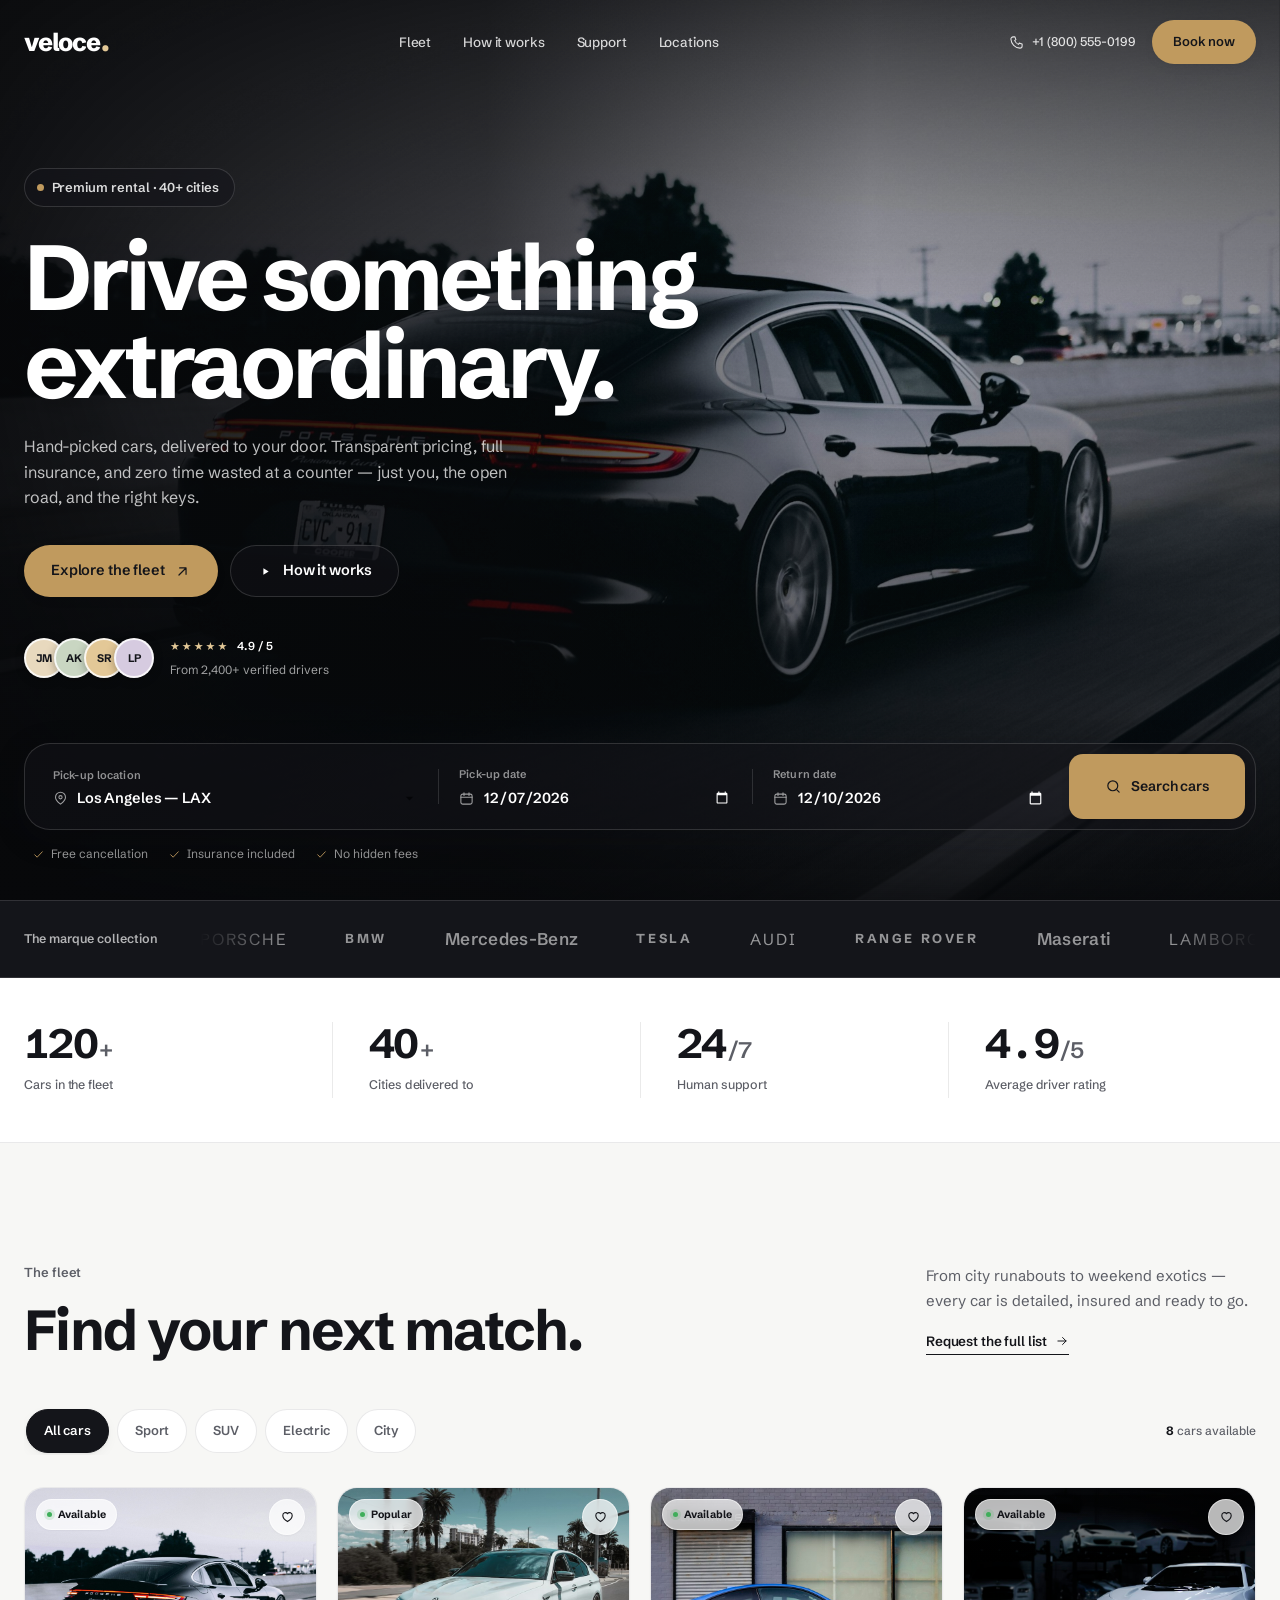
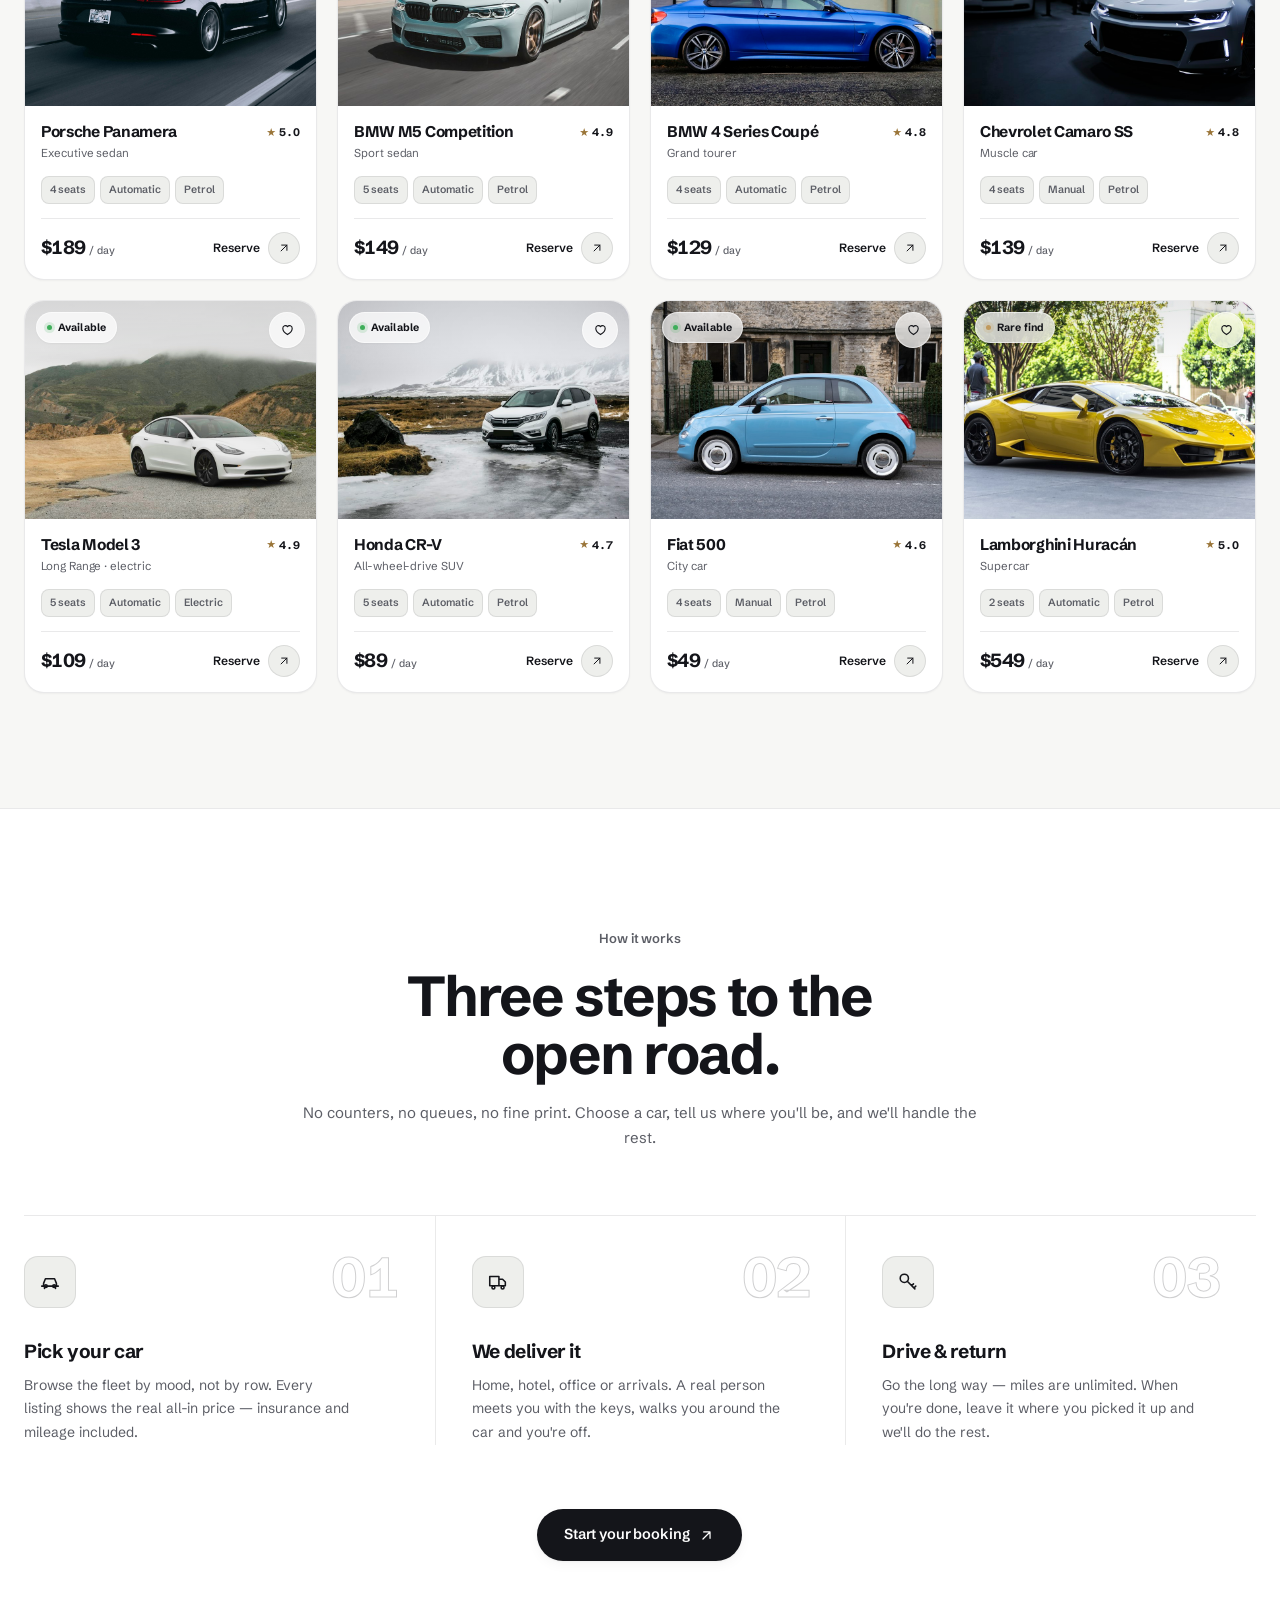
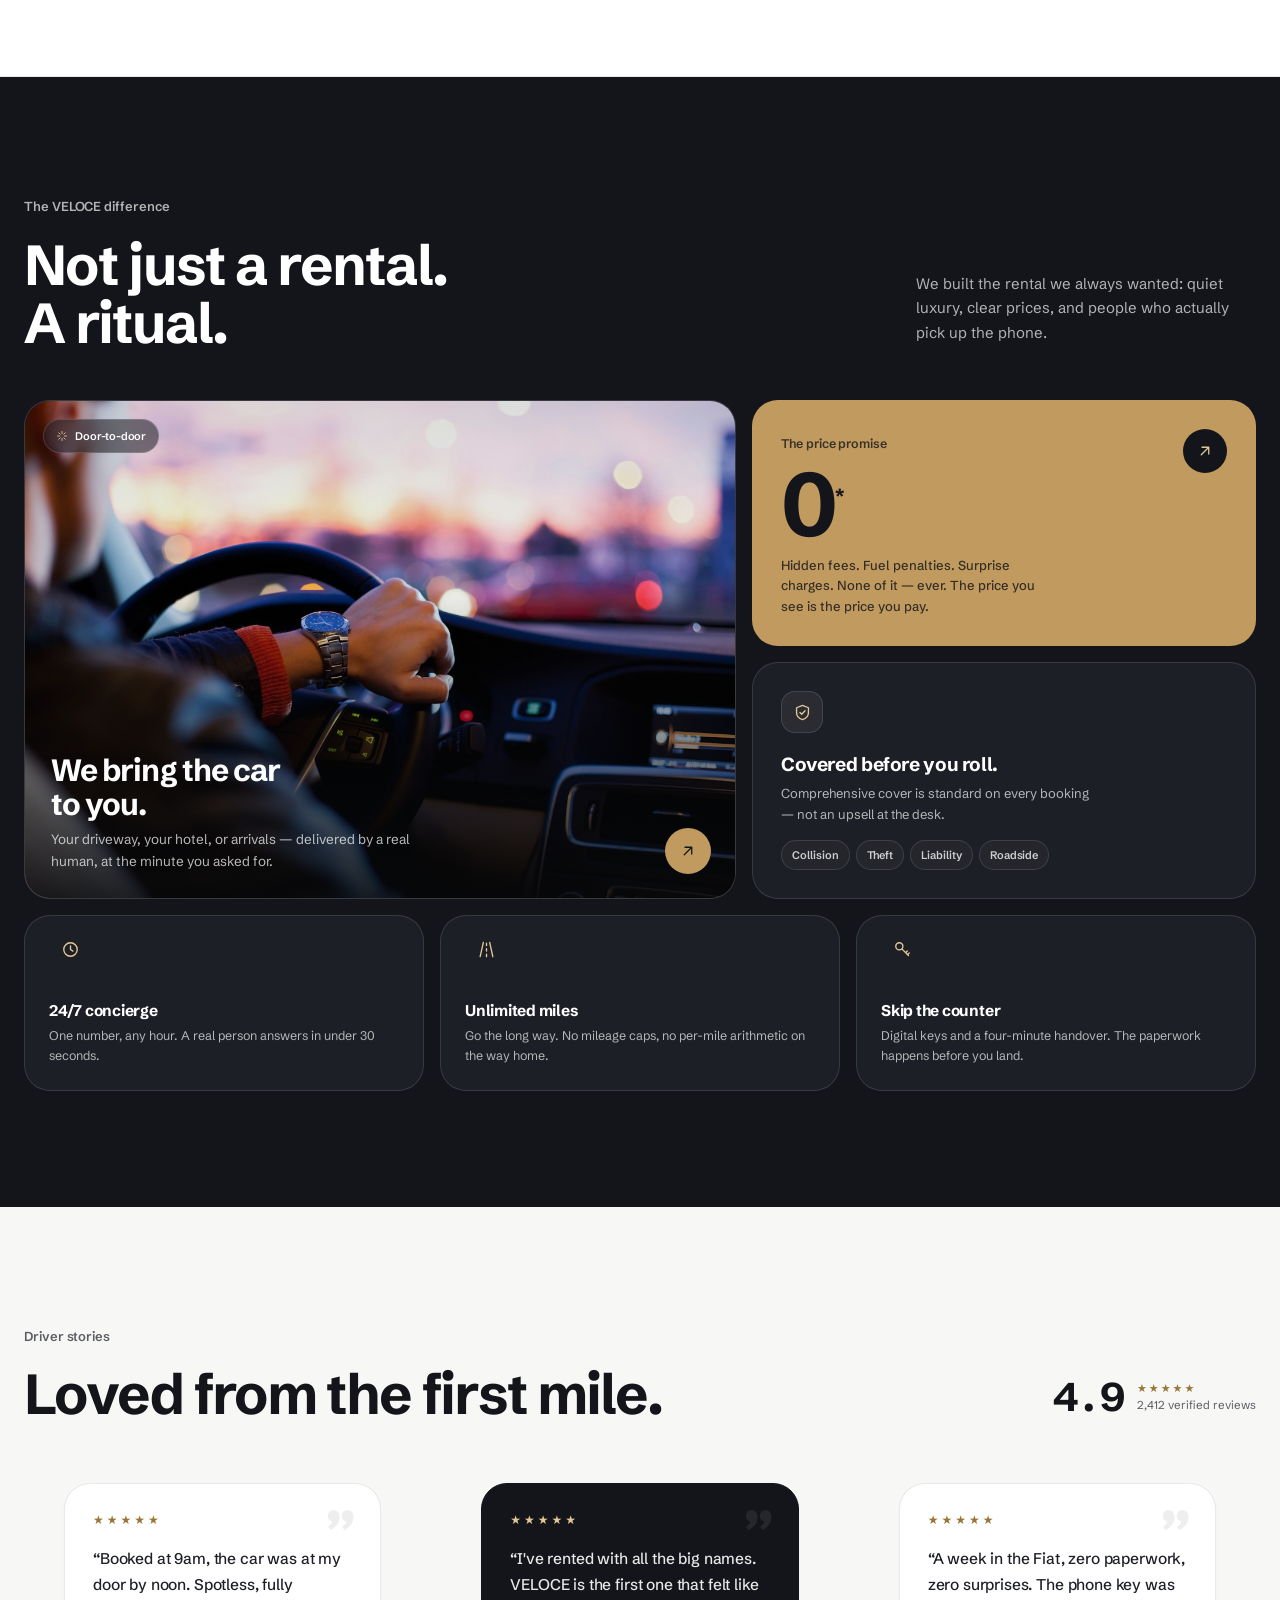
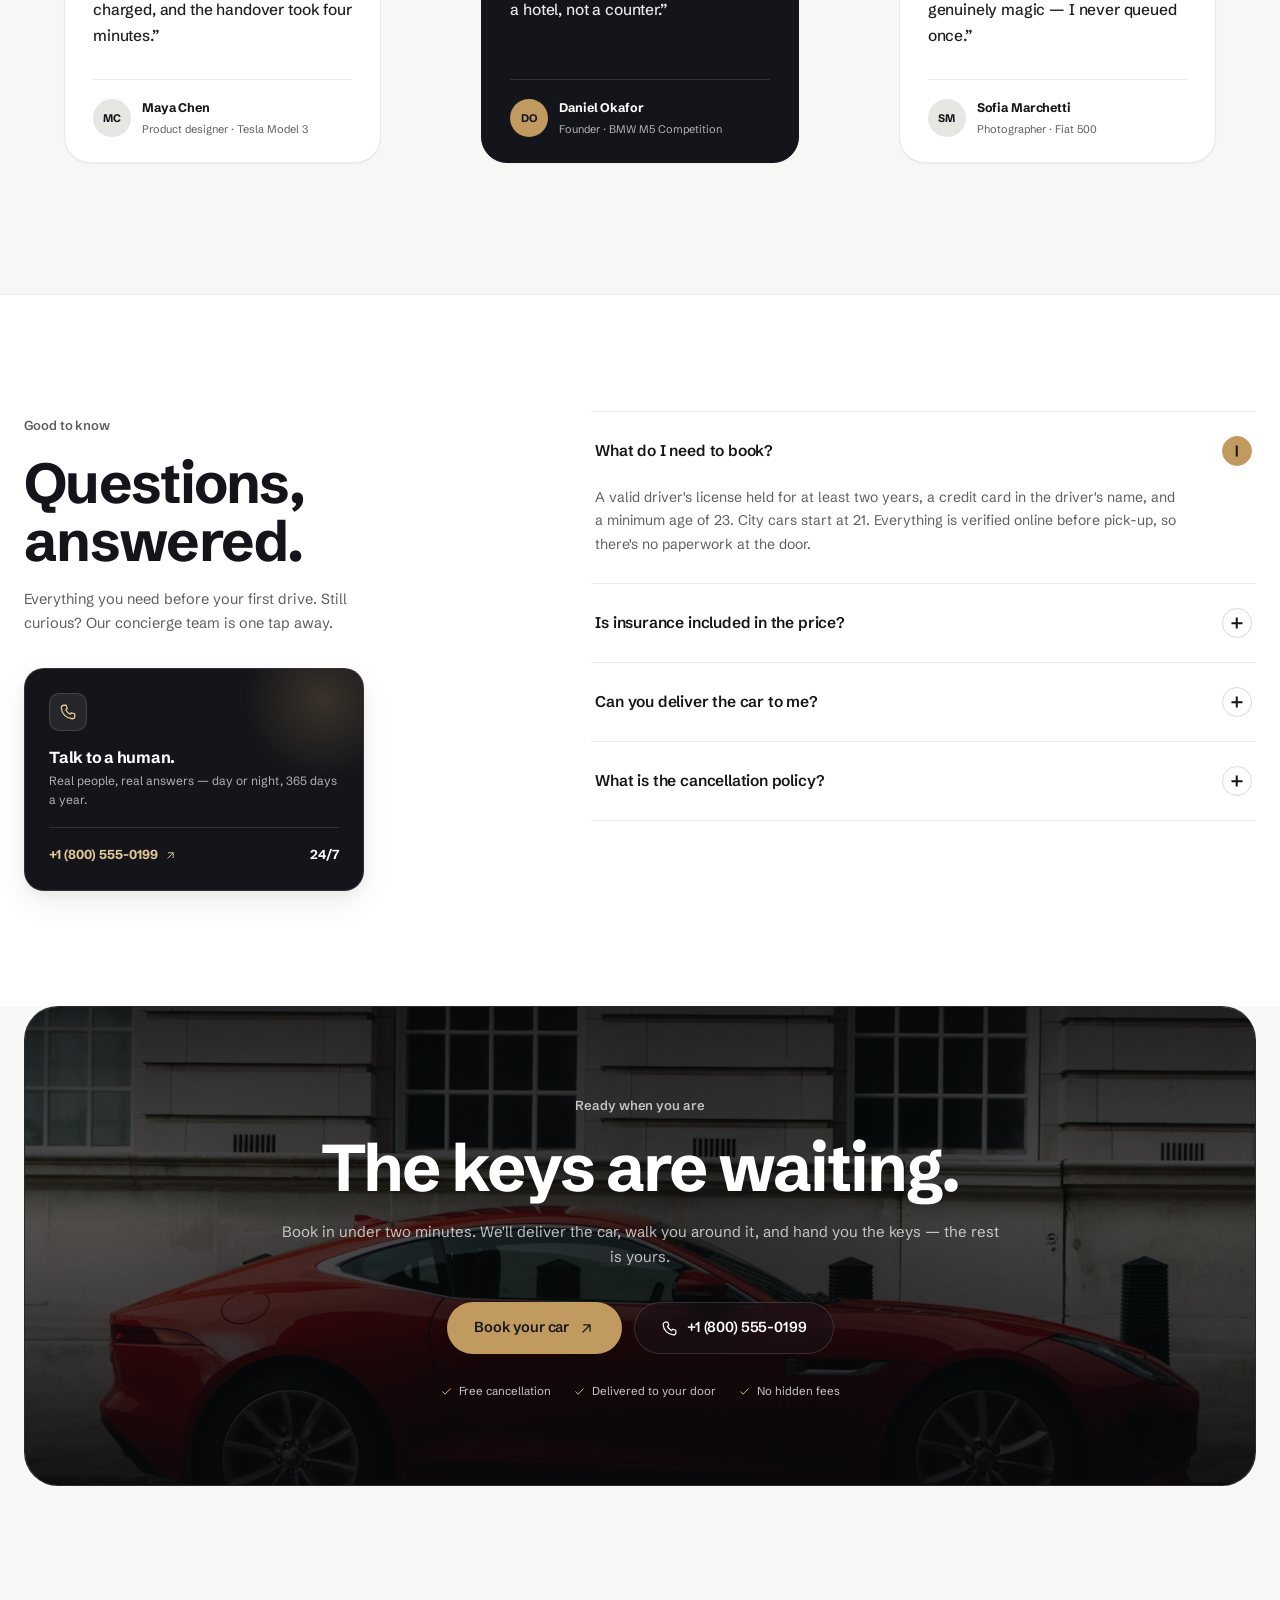
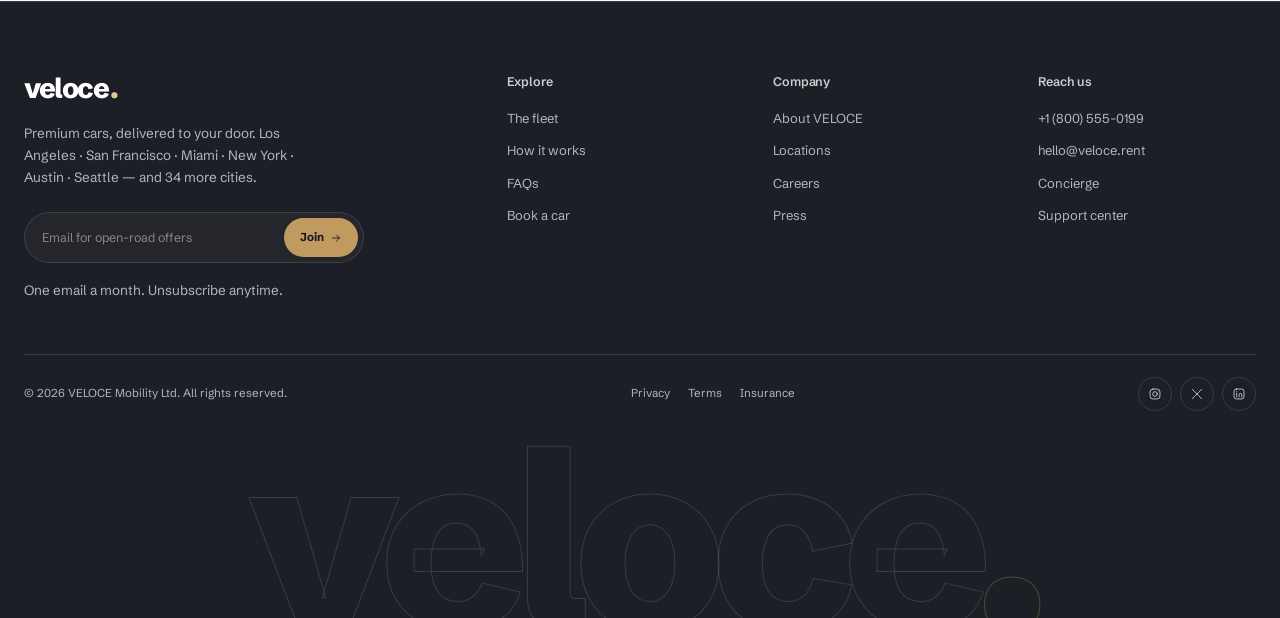
==== index.html @ 41719435 "Initial project commit" ====
<!DOCTYPE html>
<html lang="en">
<head>
<meta charset="UTF-8">
<meta name="viewport" content="width=device-width, initial-scale=1.0">
<title>VELOCE — Premium Car Rental, Delivered</title>
<meta name="description" content="Hand-picked cars delivered to your door. Transparent pricing, full insurance and 24/7 concierge across 40+ cities.">
<meta name="theme-color" content="#14151A">
<meta property="og:title" content="VELOCE — Premium Car Rental, Delivered">
<meta property="og:description" content="Drive something extraordinary. Premium cars, delivered to your door.">
<meta property="og:type" content="website">
<link rel="icon" href="data:image/svg+xml,%3Csvg xmlns='http://www.w3.org/2000/svg' viewBox='0 0 64 64'%3E%3Crect width='64' height='64' rx='16' fill='%2314151A'/%3E%3Cpath d='M17 20h9l6 18 6-18h9L36 48h-8L17 20Z' fill='%23C09A5E'/%3E%3C/svg%3E">
<link rel="preconnect" href="https://fonts.googleapis.com">
<link rel="preconnect" href="https://fonts.gstatic.com" crossorigin>
<link href="https://fonts.googleapis.com/css2?family=Schibsted+Grotesk:wght@400;500;600;700;800&display=swap" rel="stylesheet">
<link rel="stylesheet" href="styles.css">
<script>document.documentElement.classList.add('js');</script>
<script src="app.js" defer></script>
</head>
<body>

<a class="skip-link" href="#fleet">Skip to the fleet</a>

<!-- Icon sprite -->
<svg aria-hidden="true" style="position:absolute;width:0;height:0;overflow:hidden" xmlns="http://www.w3.org/2000/svg">
  <symbol id="i-arrow" viewBox="0 0 24 24"><path d="M5 12h14M13 6l6 6-6 6"/></symbol>
  <symbol id="i-arrow-up" viewBox="0 0 24 24"><path d="M7 17 17 7M8 7h9v9"/></symbol>
  <symbol id="i-search" viewBox="0 0 24 24"><circle cx="11" cy="11" r="7"/><path d="m20 20-3.2-3.2"/></symbol>
  <symbol id="i-pin" viewBox="0 0 24 24"><path d="M20 10c0 5-8 11-8 11S4 15 4 10a8 8 0 1 1 16 0Z"/><circle cx="12" cy="10" r="2.6"/></symbol>
  <symbol id="i-calendar" viewBox="0 0 24 24"><rect x="3" y="5" width="18" height="16" rx="3"/><path d="M8 3v4M16 3v4M3 10h18"/></symbol>
  <symbol id="i-chev" viewBox="0 0 24 24"><path d="m6 9 6 6 6-6"/></symbol>
  <symbol id="i-phone" viewBox="0 0 24 24"><path d="M6.5 3h3l1.5 4.5-2 1.5a13 13 0 0 0 6 6l1.5-2L21 14.5v3A3.5 3.5 0 0 1 17.5 21 15.5 15.5 0 0 1 3 6.5 3.5 3.5 0 0 1 6.5 3Z"/></symbol>
  <symbol id="i-check" viewBox="0 0 24 24"><path d="m5 12.5 4.5 4.5L19 7"/></symbol>
  <symbol id="i-alert" viewBox="0 0 24 24"><circle cx="12" cy="12" r="9"/><path d="M12 7.5v5.5M12 16.5v.1"/></symbol>
  <symbol id="i-shield" viewBox="0 0 24 24"><path d="M12 3 4.5 6v6c0 5 3.4 7.8 7.5 9 4.1-1.2 7.5-4 7.5-9V6L12 3Z"/><path d="m8.8 12 2.2 2.2 4.2-4.4"/></symbol>
  <symbol id="i-key" viewBox="0 0 24 24"><circle cx="8" cy="8" r="4.5"/><path d="m11.2 11.2 8.3 8.3M16 16l2-2M18.5 18.5l2-2"/></symbol>
  <symbol id="i-car" viewBox="0 0 24 24"><path d="M5 16.5v-3l2-5h10l2 5v3"/><path d="M3 16.5h18M6 16.5v2.5M18 16.5v2.5"/><circle cx="7.5" cy="16.5" r="1.5"/><circle cx="16.5" cy="16.5" r="1.5"/></symbol>
  <symbol id="i-truck" viewBox="0 0 24 24"><path d="M3 6h10v10H3zM13 9h4l3 3v4h-7"/><circle cx="7" cy="18" r="1.6"/><circle cx="17" cy="18" r="1.6"/></symbol>
  <symbol id="i-road" viewBox="0 0 24 24"><path d="M4 21 8 3M20 21 16 3M12 4v3M12 11v3M12 18v3"/></symbol>
  <symbol id="i-clock" viewBox="0 0 24 24"><circle cx="12" cy="12" r="8.5"/><path d="M12 7.5V12l3 2"/></symbol>
  <symbol id="i-heart" viewBox="0 0 24 24"><path d="M12 20s-7.5-4.6-7.5-9.8A4.2 4.2 0 0 1 12 7.4a4.2 4.2 0 0 1 7.5 2.8C19.5 15.4 12 20 12 20Z"/></symbol>
  <symbol id="i-play" viewBox="0 0 24 24"><path d="M9 7.5v9l7.5-4.5L9 7.5Z"/></symbol>
  <symbol id="i-close" viewBox="0 0 24 24"><path d="m6 6 12 12M18 6 6 18"/></symbol>
  <symbol id="i-spark" viewBox="0 0 24 24"><path d="M12 3v4M12 17v4M3 12h4M17 12h4M5.6 5.6l2.8 2.8M15.6 15.6l2.8 2.8M18.4 5.6l-2.8 2.8M8.4 15.6l-2.8 2.8"/></symbol>
  <symbol id="i-mail" viewBox="0 0 24 24"><rect x="3" y="5" width="18" height="14" rx="3"/><path d="m4 7 8 6 8-6"/></symbol>
  <symbol id="i-instagram" viewBox="0 0 24 24"><rect x="3.5" y="3.5" width="17" height="17" rx="5"/><circle cx="12" cy="12" r="4"/><circle cx="17.2" cy="6.8" r=".8" fill="currentColor" stroke="none"/></symbol>
  <symbol id="i-x" viewBox="0 0 24 24"><path d="M4 4l16 16M20 4 4 20"/></symbol>
  <symbol id="i-linkedin" viewBox="0 0 24 24"><rect x="3.5" y="3.5" width="17" height="17" rx="4"/><path d="M8 10.5V17M8 7.6v.1M12 17v-3.6a2.4 2.4 0 0 1 4.8 0V17"/></symbol>
</svg>

<!-- Header -->
<header class="site-header" id="site-header">
  <div class="container nav">
    <a class="brand" href="#top" aria-label="VELOCE home">veloce<span class="dot">.</span></a>
    <nav class="nav-links" aria-label="Main navigation">
      <a href="#fleet">Fleet</a>
      <a href="#how">How it works</a>
      <a href="#faq">Support</a>
      <a href="#contact">Locations</a>
    </nav>
    <div class="nav-right">
      <a class="nav-phone" href="tel:+18005550199">
        <svg class="icon" aria-hidden="true"><use href="#i-phone"/></svg>
        +1 (800) 555-0199
      </a>
      <a class="btn btn--nav" href="#book">Book now</a>
      <button class="nav-toggle" type="button" aria-label="Open menu" aria-controls="mobile-menu" aria-expanded="false">
        <span></span>
      </button>
    </div>
  </div>
</header>

<!-- Mobile drawer -->
<div class="drawer" id="mobile-menu" aria-hidden="true">
  <div class="drawer-top">
    <a class="brand" href="#top">veloce<span class="dot">.</span></a>
    <button class="drawer-close" type="button" aria-label="Close menu">
      <svg class="icon" aria-hidden="true"><use href="#i-close"/></svg>
    </button>
  </div>
  <nav class="drawer-links" aria-label="Mobile navigation">
    <a href="#fleet">Fleet</a>
    <a href="#how">How it works</a>
    <a href="#faq">Support</a>
    <a href="#contact">Locations</a>
  </nav>
  <div class="drawer-foot">
    <a class="btn btn--accent" href="#book">Book a car <svg class="icon arr" aria-hidden="true"><use href="#i-arrow-up"/></svg></a>
    <p>Concierge <a class="plain" href="tel:+18005550199">+1 (800) 555-0199</a><br>Every day, around the clock.</p>
  </div>
</div>

<main>
  <!-- Hero -->
  <section class="hero" id="top" aria-labelledby="hero-title">
    <div class="hero-media">
      <img src="assets/hero-panamera.jpg" alt="A black Porsche Panamera driving on an open road at dusk" width="2000" height="1333" fetchpriority="high">
    </div>
    <div class="container hero-main">
      <div class="hero-copy">
        <span class="eyebrow"><span class="pulse" aria-hidden="true"></span> Premium rental · 40+ cities</span>
        <h1 id="hero-title">Drive something<br><em>extraordinary.</em></h1>
        <p class="hero-sub">Hand-picked cars, delivered to your door. Transparent pricing, full insurance, and zero time wasted at a counter — just you, the open road, and the right keys.</p>
        <div class="hero-actions">
          <a class="btn btn--accent" href="#fleet">Explore the fleet <svg class="icon arr" aria-hidden="true"><use href="#i-arrow-up"/></svg></a>
          <a class="btn btn--ghost" href="#how"><svg class="icon play" aria-hidden="true"><use href="#i-play"/></svg> How it works</a>
        </div>
        <div class="hero-proof">
          <div class="avatars" aria-hidden="true"><span>JM</span><span>AK</span><span>SR</span><span>LP</span></div>
          <div class="proof-text">
            <div class="proof-stars"><span class="stars" aria-hidden="true">★★★★★</span> 4.9 / 5</div>
            <small>From 2,400+ verified drivers</small>
          </div>
        </div>
      </div>
    </div>

    <div class="container hero-book" id="book">
      <form class="booking" id="booking-form" aria-label="Find a rental car">
        <div class="b-field">
          <label for="pickup-location">Pick-up location</label>
          <div class="control">
            <svg class="icon" aria-hidden="true"><use href="#i-pin"/></svg>
            <select id="pickup-location" name="location" required>
              <option value="lax">Los Angeles — LAX</option>
              <option value="sfo">San Francisco — SFO</option>
              <option value="mia">Miami — MIA</option>
              <option value="jfk">New York — JFK</option>
              <option value="aus">Austin — AUS</option>
              <option value="sea">Seattle — SEA</option>
            </select>
            <svg class="chev" aria-hidden="true"><use href="#i-chev"/></svg>
          </div>
        </div>
        <div class="b-field">
          <label for="pickup-date">Pick-up date</label>
          <div class="control">
            <svg class="icon" aria-hidden="true"><use href="#i-calendar"/></svg>
            <input type="date" id="pickup-date" name="pickup" required>
          </div>
        </div>
        <div class="b-field">
          <label for="return-date">Return date</label>
          <div class="control">
            <svg class="icon" aria-hidden="true"><use href="#i-calendar"/></svg>
            <input type="date" id="return-date" name="return" required>
          </div>
        </div>
        <button class="btn btn--accent b-submit" type="submit">
          <svg class="icon" aria-hidden="true"><use href="#i-search"/></svg> Search cars
        </button>
      </form>
      <div class="booking-foot">
        <div class="booking-perks">
          <span><svg class="icon" aria-hidden="true"><use href="#i-check"/></svg> Free cancellation</span>
          <span><svg class="icon" aria-hidden="true"><use href="#i-check"/></svg> Insurance included</span>
          <span><svg class="icon" aria-hidden="true"><use href="#i-check"/></svg> No hidden fees</span>
        </div>
        <p class="booking-picked" id="book-picked" hidden>
          <svg class="icon" aria-hidden="true"><use href="#i-check"/></svg>
          <span id="book-picked-text"></span>
        </p>
      </div>
    </div>
  </section>

  <!-- Brand marquee -->
  <section class="brands" aria-label="Brands in our fleet">
    <div class="container brands-inner">
      <span class="brands-label">The marque collection</span>
      <div class="marquee">
        <div class="marquee-track">
          <div class="marquee-group">
            <span class="brand-item light">PORSCHE</span>
            <span class="brand-item wide">BMW</span>
            <span class="brand-item serif-brand">Mercedes-Benz</span>
            <span class="brand-item wide">TESLA</span>
            <span class="brand-item light">AUDI</span>
            <span class="brand-item wide">RANGE ROVER</span>
            <span class="brand-item serif-brand">Maserati</span>
            <span class="brand-item light">LAMBORGHINI</span>
          </div>
          <div class="marquee-group" aria-hidden="true">
            <span class="brand-item light">PORSCHE</span>
            <span class="brand-item wide">BMW</span>
            <span class="brand-item serif-brand">Mercedes-Benz</span>
            <span class="brand-item wide">TESLA</span>
            <span class="brand-item light">AUDI</span>
            <span class="brand-item wide">RANGE ROVER</span>
            <span class="brand-item serif-brand">Maserati</span>
            <span class="brand-item light">LAMBORGHINI</span>
          </div>
        </div>
      </div>
    </div>
  </section>

  <!-- Stats -->
  <section class="stats" aria-label="VELOCE at a glance">
    <div class="container stats-grid">
      <div class="stat">
        <div class="stat-num"><span data-count="120">120</span><span class="suffix">+</span></div>
        <div class="stat-label">Cars in the fleet</div>
      </div>
      <div class="stat">
        <div class="stat-num"><span data-count="40">40</span><span class="suffix">+</span></div>
        <div class="stat-label">Cities delivered to</div>
      </div>
      <div class="stat">
        <div class="stat-num">24<span class="suffix">/7</span></div>
        <div class="stat-label">Human support</div>
      </div>
      <div class="stat">
        <div class="stat-num"><span data-count="4.9" data-decimals="1">4.9</span><span class="suffix">/5</span></div>
        <div class="stat-label">Average driver rating</div>
      </div>
    </div>
  </section>

  <!-- Fleet -->
  <section class="section fleet" id="fleet" aria-labelledby="fleet-title">
    <div class="container">
      <div class="section-head fleet-head" data-reveal>
        <div>
          <span class="eyebrow">The fleet</span>
          <h2 id="fleet-title">Find your next <em>match.</em></h2>
        </div>
        <div class="head-aside">
          <p>From city runabouts to weekend exotics — every car is detailed, insured and ready to go.</p>
          <a class="text-link" href="mailto:concierge@veloce.rent?subject=Full%20fleet%20list">Request the full list <svg class="icon" aria-hidden="true"><use href="#i-arrow"/></svg></a>
        </div>
      </div>

      <div class="filter-row" data-reveal style="--d:80ms">
        <div class="filters" role="group" aria-label="Filter the fleet by category">
          <button class="filter is-active" type="button" data-filter="all" aria-pressed="true">All cars</button>
          <button class="filter" type="button" data-filter="sport" aria-pressed="false">Sport</button>
          <button class="filter" type="button" data-filter="suv" aria-pressed="false">SUV</button>
          <button class="filter" type="button" data-filter="electric" aria-pressed="false">Electric</button>
          <button class="filter" type="button" data-filter="city" aria-pressed="false">City</button>
        </div>
        <p class="fleet-count" aria-live="polite"><b id="fleet-count">8</b> cars available</p>
      </div>

      <div class="fleet-grid" id="fleet-grid">
        <article class="car-card" data-cat="sport" data-reveal>
          <a class="car-card-link" href="cars/porsche-panamera.html" aria-label="View Porsche Panamera details"></a>
          <div class="car-media">
            <img src="assets/hero-panamera.jpg" alt="Porsche Panamera executive sedan" width="900" height="675" loading="lazy">
            <span class="car-badge">Available</span>
            <button class="car-fav" type="button" aria-label="Save Porsche Panamera to your list" aria-pressed="false">
              <svg aria-hidden="true"><use href="#i-heart"/></svg>
            </button>
          </div>
          <div class="car-body">
            <div class="car-top">
              <div><h3>Porsche Panamera</h3><p class="car-sub">Executive sedan</p></div>
              <span class="car-rating"><span class="star" aria-hidden="true">★</span> 5.0</span>
            </div>
            <ul class="specs"><li>4 seats</li><li>Automatic</li><li>Petrol</li></ul>
            <div class="car-foot">
              <div class="price">$189 <span>/ day</span></div>
              <a class="reserve" href="#book" data-car="Porsche Panamera"><span class="reserve-label">Reserve</span><span class="arrow"><svg class="icon" aria-hidden="true"><use href="#i-arrow-up"/></svg></span></a>
            </div>
          </div>
        </article>

        <article class="car-card" data-cat="sport" data-reveal style="--d:60ms">
          <a class="car-card-link" href="cars/bmw-m5-competition.html" aria-label="View BMW M5 Competition details"></a>
          <div class="car-media">
            <img src="assets/car-m5.jpg" alt="White BMW M5 Competition on a palm-lined street" width="900" height="660" loading="lazy">
            <span class="car-badge">Popular</span>
            <button class="car-fav" type="button" aria-label="Save BMW M5 Competition to your list" aria-pressed="false">
              <svg aria-hidden="true"><use href="#i-heart"/></svg>
            </button>
          </div>
          <div class="car-body">
            <div class="car-top">
              <div><h3>BMW M5 Competition</h3><p class="car-sub">Sport sedan</p></div>
              <span class="car-rating"><span class="star" aria-hidden="true">★</span> 4.9</span>
            </div>
            <ul class="specs"><li>5 seats</li><li>Automatic</li><li>Petrol</li></ul>
            <div class="car-foot">
              <div class="price">$149 <span>/ day</span></div>
              <a class="reserve" href="#book" data-car="BMW M5 Competition"><span class="reserve-label">Reserve</span><span class="arrow"><svg class="icon" aria-hidden="true"><use href="#i-arrow-up"/></svg></span></a>
            </div>
          </div>
        </article>

        <article class="car-card" data-cat="sport" data-reveal style="--d:120ms">
          <a class="car-card-link" href="cars/bmw-4-series-coupe.html" aria-label="View BMW 4 Series Coupé details"></a>
          <div class="car-media">
            <img src="assets/car-4series.jpg" alt="Blue BMW 4 Series Coupé parked in front of a garage" width="900" height="660" loading="lazy">
            <span class="car-badge">Available</span>
            <button class="car-fav" type="button" aria-label="Save BMW 4 Series Coupé to your list" aria-pressed="false">
              <svg aria-hidden="true"><use href="#i-heart"/></svg>
            </button>
          </div>
          <div class="car-body">
            <div class="car-top">
              <div><h3>BMW 4 Series Coupé</h3><p class="car-sub">Grand tourer</p></div>
              <span class="car-rating"><span class="star" aria-hidden="true">★</span> 4.8</span>
            </div>
            <ul class="specs"><li>4 seats</li><li>Automatic</li><li>Petrol</li></ul>
            <div class="car-foot">
              <div class="price">$129 <span>/ day</span></div>
              <a class="reserve" href="#book" data-car="BMW 4 Series Coupé"><span class="reserve-label">Reserve</span><span class="arrow"><svg class="icon" aria-hidden="true"><use href="#i-arrow-up"/></svg></span></a>
            </div>
          </div>
        </article>

        <article class="car-card" data-cat="sport" data-reveal style="--d:180ms">
          <a class="car-card-link" href="cars/chevrolet-camaro-ss.html" aria-label="View Chevrolet Camaro SS details"></a>
          <div class="car-media">
            <img src="assets/car-camaro.jpg" alt="White Chevrolet Camaro in a dark garage" width="900" height="660" loading="lazy">
            <span class="car-badge">Available</span>
            <button class="car-fav" type="button" aria-label="Save Chevrolet Camaro SS to your list" aria-pressed="false">
              <svg aria-hidden="true"><use href="#i-heart"/></svg>
            </button>
          </div>
          <div class="car-body">
            <div class="car-top">
              <div><h3>Chevrolet Camaro SS</h3><p class="car-sub">Muscle car</p></div>
              <span class="car-rating"><span class="star" aria-hidden="true">★</span> 4.8</span>
            </div>
            <ul class="specs"><li>4 seats</li><li>Manual</li><li>Petrol</li></ul>
            <div class="car-foot">
              <div class="price">$139 <span>/ day</span></div>
              <a class="reserve" href="#book" data-car="Chevrolet Camaro SS"><span class="reserve-label">Reserve</span><span class="arrow"><svg class="icon" aria-hidden="true"><use href="#i-arrow-up"/></svg></span></a>
            </div>
          </div>
        </article>

        <article class="car-card" data-cat="electric" data-reveal>
          <a class="car-card-link" href="cars/tesla-model-3.html" aria-label="View Tesla Model 3 details"></a>
          <div class="car-media">
            <img src="assets/car-tesla.jpg" alt="White Tesla Model 3 on a mountain road" width="900" height="660" loading="lazy">
            <span class="car-badge">Available</span>
            <button class="car-fav" type="button" aria-label="Save Tesla Model 3 to your list" aria-pressed="false">
              <svg aria-hidden="true"><use href="#i-heart"/></svg>
            </button>
          </div>
          <div class="car-body">
            <div class="car-top">
              <div><h3>Tesla Model 3</h3><p class="car-sub">Long Range · electric</p></div>
              <span class="car-rating"><span class="star" aria-hidden="true">★</span> 4.9</span>
            </div>
            <ul class="specs"><li>5 seats</li><li>Automatic</li><li>Electric</li></ul>
            <div class="car-foot">
              <div class="price">$109 <span>/ day</span></div>
              <a class="reserve" href="#book" data-car="Tesla Model 3"><span class="reserve-label">Reserve</span><span class="arrow"><svg class="icon" aria-hidden="true"><use href="#i-arrow-up"/></svg></span></a>
            </div>
          </div>
        </article>

        <article class="car-card" data-cat="suv" data-reveal style="--d:60ms">
          <a class="car-card-link" href="cars/honda-cr-v.html" aria-label="View Honda CR-V details"></a>
          <div class="car-media">
            <img src="assets/car-crv.jpg" alt="White Honda CR-V parked on a snowy highland road" width="900" height="660" loading="lazy">
            <span class="car-badge">Available</span>
            <button class="car-fav" type="button" aria-label="Save Honda CR-V to your list" aria-pressed="false">
              <svg aria-hidden="true"><use href="#i-heart"/></svg>
            </button>
          </div>
          <div class="car-body">
            <div class="car-top">
              <div><h3>Honda CR-V</h3><p class="car-sub">All-wheel-drive SUV</p></div>
              <span class="car-rating"><span class="star" aria-hidden="true">★</span> 4.7</span>
            </div>
            <ul class="specs"><li>5 seats</li><li>Automatic</li><li>Petrol</li></ul>
            <div class="car-foot">
              <div class="price">$89 <span>/ day</span></div>
              <a class="reserve" href="#book" data-car="Honda CR-V"><span class="reserve-label">Reserve</span><span class="arrow"><svg class="icon" aria-hidden="true"><use href="#i-arrow-up"/></svg></span></a>
            </div>
          </div>
        </article>

        <article class="car-card" data-cat="city" data-reveal style="--d:120ms">
          <a class="car-card-link" href="cars/fiat-500.html" aria-label="View Fiat 500 details"></a>
          <div class="car-media">
            <img src="assets/car-fiat.jpg" alt="Light blue Fiat 500 parked on a cobbled city street" width="900" height="660" loading="lazy">
            <span class="car-badge">Available</span>
            <button class="car-fav" type="button" aria-label="Save Fiat 500 to your list" aria-pressed="false">
              <svg aria-hidden="true"><use href="#i-heart"/></svg>
            </button>
          </div>
          <div class="car-body">
            <div class="car-top">
              <div><h3>Fiat 500</h3><p class="car-sub">City car</p></div>
              <span class="car-rating"><span class="star" aria-hidden="true">★</span> 4.6</span>
            </div>
            <ul class="specs"><li>4 seats</li><li>Manual</li><li>Petrol</li></ul>
            <div class="car-foot">
              <div class="price">$49 <span>/ day</span></div>
              <a class="reserve" href="#book" data-car="Fiat 500"><span class="reserve-label">Reserve</span><span class="arrow"><svg class="icon" aria-hidden="true"><use href="#i-arrow-up"/></svg></span></a>
            </div>
          </div>
        </article>

        <article class="car-card" data-cat="sport" data-reveal style="--d:180ms">
          <a class="car-card-link" href="cars/lamborghini-huracan.html" aria-label="View Lamborghini Huracán details"></a>
          <div class="car-media">
            <img src="assets/car-lambo.jpg" alt="Yellow Lamborghini Huracán parked on a city plaza" width="900" height="660" loading="lazy">
            <span class="car-badge rare">Rare find</span>
            <button class="car-fav" type="button" aria-label="Save Lamborghini Huracán to your list" aria-pressed="false">
              <svg aria-hidden="true"><use href="#i-heart"/></svg>
            </button>
          </div>
          <div class="car-body">
            <div class="car-top">
              <div><h3>Lamborghini Huracán</h3><p class="car-sub">Supercar</p></div>
              <span class="car-rating"><span class="star" aria-hidden="true">★</span> 5.0</span>
            </div>
            <ul class="specs"><li>2 seats</li><li>Automatic</li><li>Petrol</li></ul>
            <div class="car-foot">
              <div class="price">$549 <span>/ day</span></div>
              <a class="reserve" href="#book" data-car="Lamborghini Huracán"><span class="reserve-label">Reserve</span><span class="arrow"><svg class="icon" aria-hidden="true"><use href="#i-arrow-up"/></svg></span></a>
            </div>
          </div>
        </article>
      </div>
    </div>
  </section>

  <!-- How it works -->
  <section class="section how" id="how" aria-labelledby="how-title">
    <div class="container">
      <div class="how-head" data-reveal>
        <span class="eyebrow">How it works</span>
        <h2 id="how-title">Three steps to the<br><em>open road.</em></h2>
        <p>No counters, no queues, no fine print. Choose a car, tell us where you'll be, and we'll handle the rest.</p>
      </div>
      <div class="steps">
        <div class="step" data-reveal>
          <div class="step-top">
            <span class="step-icon"><svg class="icon" aria-hidden="true"><use href="#i-car"/></svg></span>
            <span class="step-num" aria-hidden="true">01</span>
          </div>
          <h3>Pick your car</h3>
          <p>Browse the fleet by mood, not by row. Every listing shows the real all-in price — insurance and mileage included.</p>
        </div>
        <div class="step" data-reveal style="--d:100ms">
          <div class="step-top">
            <span class="step-icon"><svg class="icon" aria-hidden="true"><use href="#i-truck"/></svg></span>
            <span class="step-num" aria-hidden="true">02</span>
          </div>
          <h3>We deliver it</h3>
          <p>Home, hotel, office or arrivals. A real person meets you with the keys, walks you around the car and you're off.</p>
        </div>
        <div class="step" data-reveal style="--d:200ms">
          <div class="step-top">
            <span class="step-icon"><svg class="icon" aria-hidden="true"><use href="#i-key"/></svg></span>
            <span class="step-num" aria-hidden="true">03</span>
          </div>
          <h3>Drive &amp; return</h3>
          <p>Go the long way — miles are unlimited. When you're done, leave it where you picked it up and we'll do the rest.</p>
        </div>
      </div>
      <div class="how-cta" data-reveal>
        <a class="btn btn--dark" href="#fleet">Start your booking <svg class="icon arr" aria-hidden="true"><use href="#i-arrow-up"/></svg></a>
      </div>
    </div>
  </section>

  <!-- Why us / bento -->
  <section class="bento-section on-dark" aria-labelledby="why-title">
    <div class="container">
      <div class="bento-head" data-reveal>
        <div>
          <span class="eyebrow">The VELOCE difference</span>
          <h2 id="why-title">Not just a rental.<br>A <em>ritual.</em></h2>
        </div>
        <p>We built the rental we always wanted: quiet luxury, clear prices, and people who actually pick up the phone.</p>
      </div>

      <div class="bento">
        <article class="tile tile--image" data-reveal>
          <img src="assets/lifestyle-drive.jpg" alt="A driver's hand on the wheel with the city lights ahead" width="1200" height="900" loading="lazy">
          <span class="tile-badge"><svg class="icon" aria-hidden="true"><use href="#i-spark"/></svg> Door-to-door</span>
          <div class="tile-image-copy">
            <h3>We bring the car<br>to <em>you.</em></h3>
            <p>Your driveway, your hotel, or arrivals — delivered by a real human, at the minute you asked for.</p>
          </div>
          <a class="tile-arrow" href="#book" aria-label="Book a car with delivery">
            <svg class="icon" aria-hidden="true"><use href="#i-arrow-up"/></svg>
          </a>
        </article>

        <article class="tile tile--price" data-reveal style="--d:90ms">
          <div class="tile-price-top">
            <div>
              <span class="tile-label">The price promise</span>
              <div class="tile-price-num">0<sup>*</sup></div>
            </div>
            <a class="tile-arrow" href="#faq" aria-label="Read about our pricing">
              <svg class="icon" aria-hidden="true"><use href="#i-arrow-up"/></svg>
            </a>
          </div>
          <div>
            <p class="tile-price-copy">Hidden fees. Fuel penalties. Surprise charges. None of it — ever. The price you see is the price you pay.</p>
          </div>
        </article>

        <article class="tile tile--insurance" data-reveal style="--d:160ms">
          <span class="tile-icon"><svg class="icon" aria-hidden="true"><use href="#i-shield"/></svg></span>
          <div>
            <h3>Covered before you roll.</h3>
            <p>Comprehensive cover is standard on every booking — not an upsell at the desk.</p>
            <div class="tile-tags"><span>Collision</span><span>Theft</span><span>Liability</span><span>Roadside</span></div>
          </div>
        </article>

        <article class="tile tile--feature" data-reveal>
          <span class="tile-icon"><svg class="icon" aria-hidden="true"><use href="#i-clock"/></svg></span>
          <div>
            <h4>24/7 concierge</h4>
            <p>One number, any hour. A real person answers in under 30 seconds.</p>
          </div>
        </article>

        <article class="tile tile--feature" data-reveal style="--d:80ms">
          <span class="tile-icon"><svg class="icon" aria-hidden="true"><use href="#i-road"/></svg></span>
          <div>
            <h4>Unlimited miles</h4>
            <p>Go the long way. No mileage caps, no per-mile arithmetic on the way home.</p>
          </div>
        </article>

        <article class="tile tile--feature" data-reveal style="--d:160ms">
          <span class="tile-icon"><svg class="icon" aria-hidden="true"><use href="#i-key"/></svg></span>
          <div>
            <h4>Skip the counter</h4>
            <p>Digital keys and a four-minute handover. The paperwork happens before you land.</p>
          </div>
        </article>
      </div>
    </div>
  </section>

  <!-- Testimonials -->
  <section class="section testimonials" aria-labelledby="testi-title">
    <div class="container">
      <div class="testi-head" data-reveal>
        <div>
          <span class="eyebrow">Driver stories</span>
          <h2 id="testi-title">Loved from the <em>first mile.</em></h2>
        </div>
        <div class="testi-score">
          <span class="big">4.9</span>
          <div class="meta"><span class="stars" aria-hidden="true">★★★★★</span>2,412 verified reviews</div>
        </div>
      </div>

      <div class="testi-grid">
        <figure class="quote" data-reveal>
          <span class="quote-mark" aria-hidden="true">”</span>
          <span class="quote-stars" aria-label="5 out of 5 stars">★★★★★</span>
          <blockquote>“Booked at 9am, the car was at my door by noon. Spotless, fully charged, and the handover took four minutes.”</blockquote>
          <figcaption class="quote-author">
            <span class="q-avatar" aria-hidden="true">MC</span>
            <div><div class="q-name">Maya Chen</div><div class="q-meta">Product designer · Tesla Model 3</div></div>
          </figcaption>
        </figure>

        <figure class="quote is-featured" data-reveal style="--d:90ms">
          <span class="quote-mark" aria-hidden="true">”</span>
          <span class="quote-stars" aria-label="5 out of 5 stars">★★★★★</span>
          <blockquote>“I've rented with all the big names. VELOCE is the first one that felt like a hotel, not a counter.”</blockquote>
          <figcaption class="quote-author">
            <span class="q-avatar" aria-hidden="true">DO</span>
            <div><div class="q-name">Daniel Okafor</div><div class="q-meta">Founder · BMW M5 Competition</div></div>
          </figcaption>
        </figure>

        <figure class="quote" data-reveal style="--d:180ms">
          <span class="quote-mark" aria-hidden="true">”</span>
          <span class="quote-stars" aria-label="5 out of 5 stars">★★★★★</span>
          <blockquote>“A week in the Fiat, zero paperwork, zero surprises. The phone key was genuinely magic — I never queued once.”</blockquote>
          <figcaption class="quote-author">
            <span class="q-avatar" aria-hidden="true">SM</span>
            <div><div class="q-name">Sofia Marchetti</div><div class="q-meta">Photographer · Fiat 500</div></div>
          </figcaption>
        </figure>
      </div>
    </div>
  </section>

  <!-- FAQ -->
  <section class="section faq" id="faq" aria-labelledby="faq-title">
    <div class="container faq-grid">
      <div class="faq-left" data-reveal>
        <span class="eyebrow">Good to know</span>
        <h2 id="faq-title">Questions, <em>answered.</em></h2>
        <p>Everything you need before your first drive. Still curious? Our concierge team is one tap away.</p>
        <div class="support-card" id="support">
          <span class="support-icon"><svg class="icon" aria-hidden="true"><use href="#i-phone"/></svg></span>
          <h3>Talk to a human.</h3>
          <p>Real people, real answers — day or night, 365 days a year.</p>
          <div class="support-phone">
            <a href="tel:+18005550199">+1 (800) 555-0199 <svg class="icon" aria-hidden="true"><use href="#i-arrow-up"/></svg></a>
            <span>24/7</span>
          </div>
        </div>
      </div>

      <div class="faq-list" data-reveal style="--d:100ms">
        <details class="faq-item" name="faq" open>
          <summary>What do I need to book?<span class="faq-plus" aria-hidden="true"></span></summary>
          <p class="faq-answer">A valid driver's license held for at least two years, a credit card in the driver's name, and a minimum age of 23. City cars start at 21. Everything is verified online before pick-up, so there's no paperwork at the door.</p>
        </details>
        <details class="faq-item" name="faq">
          <summary>Is insurance included in the price?<span class="faq-plus" aria-hidden="true"></span></summary>
          <p class="faq-answer">Yes. Every rental includes collision damage waiver, theft protection, third-party liability and 24/7 roadside assistance as standard. A zero-excess upgrade is available at checkout if you'd like even more peace of mind.</p>
        </details>
        <details class="faq-item" name="faq">
          <summary>Can you deliver the car to me?<span class="faq-plus" aria-hidden="true"></span></summary>
          <p class="faq-answer">We deliver to homes, offices, hotels and airports across 40+ cities. Choose your address and an exact time at checkout — the first 25 km of delivery are on us, and the handover takes about four minutes.</p>
        </details>
        <details class="faq-item" name="faq">
          <summary>What is the cancellation policy?<span class="faq-plus" aria-hidden="true"></span></summary>
          <p class="faq-answer">Cancel free of charge up to 24 hours before pick-up for a full refund. Inside 24 hours, one day's rental is retained. If your flight is delayed or plans change, call us — we'll always find a fair way forward.</p>
        </details>
      </div>
    </div>
  </section>

  <!-- CTA -->
  <section class="cta-section" aria-labelledby="cta-title">
    <div class="container">
      <div class="cta" data-reveal>
        <img class="cta-bg" src="assets/cta-coupe.jpg" alt="A red Jaguar F-Type parked on a city street" width="1600" height="900" loading="lazy">
        <div class="cta-inner">
          <span class="eyebrow">Ready when you are</span>
          <h2 id="cta-title">The keys are <em>waiting.</em></h2>
          <p>Book in under two minutes. We'll deliver the car, walk you around it, and hand you the keys — the rest is yours.</p>
          <div class="cta-actions">
            <a class="btn btn--accent" href="#book">Book your car <svg class="icon arr" aria-hidden="true"><use href="#i-arrow-up"/></svg></a>
              <a class="btn btn--ghost" href="tel:+18005550199"><svg class="icon" aria-hidden="true"><use href="#i-phone"/></svg> +1 (800) 555-0199</a>
          </div>
          <div class="cta-perks">
            <span><svg class="icon" aria-hidden="true"><use href="#i-check"/></svg> Free cancellation</span>
            <span><svg class="icon" aria-hidden="true"><use href="#i-check"/></svg> Delivered to your door</span>
            <span><svg class="icon" aria-hidden="true"><use href="#i-check"/></svg> No hidden fees</span>
          </div>
        </div>
      </div>
    </div>
  </section>
</main>

<!-- Footer -->
<footer class="site-footer" id="contact">
  <div class="container">
    <div class="footer-top">
      <div class="footer-brand">
        <a class="brand" href="#top" aria-label="VELOCE home">veloce<span class="dot">.</span></a>
        <p>Premium cars, delivered to your door. Los Angeles · San Francisco · Miami · New York · Austin · Seattle — and 34 more cities.</p>
        <form class="newsletter" id="newsletter-form">
          <label class="sr-only" for="newsletter-email">Email address</label>
          <input type="email" id="newsletter-email" name="email" placeholder="Email for open-road offers" required>
          <button type="submit">Join <svg class="icon" aria-hidden="true"><use href="#i-arrow"/></svg></button>
        </form>
        <p class="newsletter-note">One email a month. Unsubscribe anytime.</p>
      </div>

      <div class="footer-col">
        <h3>Explore</h3>
        <nav class="footer-links" aria-label="Explore">
          <a href="#fleet">The fleet</a>
          <a href="#how">How it works</a>
          <a href="#faq">FAQs</a>
          <a href="#book">Book a car</a>
        </nav>
      </div>

      <div class="footer-col">
        <h3>Company</h3>
        <nav class="footer-links" aria-label="Company">
          <a href="#top">About VELOCE</a>
          <a href="#contact">Locations</a>
          <a href="mailto:careers@veloce.rent">Careers</a>
          <a href="mailto:press@veloce.rent">Press</a>
        </nav>
      </div>

      <div class="footer-col">
        <h3>Reach us</h3>
        <nav class="footer-links" aria-label="Contact">
          <a href="tel:+18005550199">+1 (800) 555-0199</a>
          <a href="mailto:hello@veloce.rent">hello@veloce.rent</a>
          <a href="mailto:concierge@veloce.rent">Concierge</a>
          <a href="#support">Support center</a>
        </nav>
      </div>
    </div>

    <div class="footer-bottom">
      <span>© <span id="year">2026</span> VELOCE Mobility Ltd. All rights reserved.</span>
      <div class="footer-legal">
        <a href="#faq">Privacy</a>
        <a href="#faq">Terms</a>
        <a href="#faq">Insurance</a>
      </div>
      <div class="socials">
        <a href="#top" aria-label="VELOCE on Instagram"><svg class="icon" aria-hidden="true"><use href="#i-instagram"/></svg></a>
        <a href="#top" aria-label="VELOCE on X"><svg class="icon" aria-hidden="true"><use href="#i-x"/></svg></a>
        <a href="#top" aria-label="VELOCE on LinkedIn"><svg class="icon" aria-hidden="true"><use href="#i-linkedin"/></svg></a>
      </div>
    </div>

    <div class="footer-word" aria-hidden="true">veloce<span class="dot">.</span></div>
  </div>
</footer>

<div class="toast" id="toast" role="status" aria-live="polite">
  <svg id="toast-icon" aria-hidden="true"><use href="#i-check"/></svg>
  <span id="toast-text"></span>
</div>

</body>
</html>
---- styles.css ----
/* ============================================================
   VELOCE — Premium car rental landing page
   Modern SaaS · "Onyx & Champagne"
   ============================================================ */

/* ---------- Tokens ---------- */
:root{
  color-scheme:light;

  /* Palette — graphite + cool neutrals + single champagne accent */
  --ink:#14151A;            /* primary dark / text */
  --ink-2:#1D1F26;          /* dark surface */
  --ink-3:#2A2D36;          /* raised dark surface */
  --paper:#F7F7F5;          /* canvas */
  --surface:#FFFFFF;        /* cards */
  --mist:#EEEFEC;           /* subtle fill */
  --mist-2:#E6E7E3;         /* stronger fill */
  --muted:#5C5E66;          /* secondary text */
  --muted-dark:rgba(255,255,255,.68);
  --line:rgba(20,21,26,.09);
  --line-strong:rgba(20,21,26,.16);
  --line-dark:rgba(255,255,255,.12);

  /* Accent — champagne metal */
  --accent:#C09A5E;
  --accent-deep:#9A7538;    /* accent text on light */
  --accent-soft:rgba(192,154,94,.16);
  --accent-light:#E3C897;   /* accent text on dark */
  --on-accent:#14151A;

  /* Type — one family, clear scale */
  --font-sans:"Schibsted Grotesk",system-ui,-apple-system,"Segoe UI",Roboto,Helvetica,Arial,sans-serif;
  --tracking-tight:-.03em;
  --tracking-display:-.045em;
  --lh-tight:1.04;
  --lh-body:1.65;

  /* Radius */
  --r-xs:8px;
  --r-sm:10px;
  --r-md:14px;
  --r-lg:20px;
  --r-xl:26px;
  --r-2xl:34px;
  --r-pill:999px;

  /* Spacing — 4px base scale */
  --s1:4px;  --s2:8px;  --s3:12px; --s4:16px; --s5:20px; --s6:24px;
  --s8:32px; --s10:40px; --s12:48px; --s16:64px; --s20:80px; --s24:96px;
  --section-y:clamp(80px,9vw,144px);
  --maxw:1240px;

  /* Elevation — layered, soft, ink-tinted */
  --shadow-xs:0 1px 2px rgba(16,17,22,.04);
  --shadow-sm:0 1px 3px rgba(16,17,22,.05),0 4px 12px rgba(16,17,22,.04);
  --shadow-md:0 4px 12px rgba(16,17,22,.05),0 12px 32px rgba(16,17,22,.07);
  --shadow-lg:0 10px 28px rgba(16,17,22,.07),0 28px 64px rgba(16,17,22,.11);
  --shadow-glass:0 8px 32px rgba(16,17,22,.20);

  /* Glass */
  --glass-bg:rgba(255,255,255,.72);
  --glass-bg-dark:rgba(20,21,26,.52);
  --glass-border:rgba(255,255,255,.55);
  --glass-border-dark:rgba(255,255,255,.14);
  --blur:18px;

  /* Motion */
  --ease:cubic-bezier(.22,1,.36,1);
  --ease-soft:cubic-bezier(.4,0,.2,1);
  --dur-fast:.18s;
  --dur:.4s;
  --dur-slow:.85s;
  --nav-h:84px;
}

/* ---------- Base ---------- */
*,*::before,*::after{box-sizing:border-box}
html{scroll-behavior:smooth;-webkit-text-size-adjust:100%;scroll-padding-top:96px}
body{
  margin:0;
  font-family:var(--font-sans);
  font-size:16px;
  line-height:var(--lh-body);
  font-weight:400;
  background:var(--paper);
  color:var(--ink);
  -webkit-font-smoothing:antialiased;
  -moz-osx-font-smoothing:grayscale;
  text-rendering:optimizeLegibility;
  overflow-x:hidden;
}
body.no-scroll{overflow:hidden}

/* ---------- Hide scrollbars (scrolling still works) ---------- */
*,*::before,*::after{scrollbar-width:none;-ms-overflow-style:none}
*::-webkit-scrollbar{display:none}
img{display:block;max-width:100%}
a{color:inherit;text-decoration:none}
button{font:inherit;color:inherit;background:none;border:0;cursor:pointer}
ul,ol{margin:0;padding:0;list-style:none}
h1,h2,h3,h4,p{margin:0}
[hidden]{display:none!important}

::selection{background:var(--accent);color:var(--on-accent)}
:focus-visible{
  outline:2px solid var(--accent);
  outline-offset:3px;
  border-radius:6px;
}
.on-dark :focus-visible,
.hero :focus-visible,
.site-footer :focus-visible,
.cta :focus-visible,
.bento :focus-visible{outline-color:var(--accent-light)}

.container{width:min(var(--maxw),100% - 48px);margin-inline:auto}
.icon{width:18px;height:18px;flex:none;fill:none;stroke:currentColor;stroke-width:1.7;stroke-linecap:round;stroke-linejoin:round}
.icon.play{fill:currentColor;stroke:none}
.sr-only{position:absolute;width:1px;height:1px;padding:0;margin:-1px;overflow:hidden;clip:rect(0 0 0 0);white-space:nowrap;border:0}
section[id],#book,#support{scroll-margin-top:104px}
.section{padding:var(--section-y) 0}
.section-head{
  display:flex;align-items:flex-end;justify-content:space-between;
  gap:var(--s10);margin-bottom:var(--s12);
}
.section-head h2,.section-heading{max-width:720px}
.section-head p{max-width:340px;font-size:15px;line-height:1.65;color:var(--muted)}

/* ---------- Type scale ---------- */
h1{
  font-size:clamp(46px,7.2vw,96px);
  line-height:.96;letter-spacing:var(--tracking-display);font-weight:700;
}
h2{
  font-size:clamp(32px,4.4vw,58px);
  line-height:1.03;letter-spacing:var(--tracking-tight);font-weight:700;
}
h3{font-size:clamp(18px,1.5vw,21px);line-height:1.25;letter-spacing:-.02em;font-weight:600}
h4{font-size:16px;line-height:1.3;letter-spacing:-.015em;font-weight:600}

/* No single-word accent treatment inside headlines; keep semantics, drop styling */
h1 em,h2 em,h3 em,h4 em{font-style:normal;font-weight:inherit;color:inherit;background:none}
.serif{font-style:normal}

/* Eyebrow — sentence case, not all-caps, not a decorative label */
.eyebrow{
  display:inline-flex;align-items:center;gap:8px;
  font-size:13px;font-weight:600;letter-spacing:-.005em;
  color:var(--muted);margin-bottom:18px;
}
.on-dark .eyebrow,.hero .eyebrow{color:var(--muted-dark)}

.skip-link{
  position:fixed;left:16px;top:-64px;z-index:300;
  background:var(--ink);color:var(--surface);
  padding:12px 18px;border-radius:var(--r-sm);font-size:13px;font-weight:600;
  transition:top var(--dur-fast) var(--ease);
}
.skip-link:focus{top:16px}

/* ---------- Buttons ---------- */
.btn{
  display:inline-flex;align-items:center;justify-content:center;gap:9px;
  min-height:52px;padding:0 26px;border-radius:var(--r-pill);
  font-size:14.5px;font-weight:600;letter-spacing:-.01em;white-space:nowrap;
  border:1px solid transparent;
  transition:
    transform var(--dur) var(--ease),
    background var(--dur) var(--ease-soft),
    border-color var(--dur) var(--ease-soft),
    box-shadow var(--dur) var(--ease-soft),
    color var(--dur) var(--ease-soft);
  will-change:transform;
}
.btn svg{width:17px;height:17px;flex:none;transition:transform var(--dur) var(--ease)}
.btn:hover{transform:translateY(-2px)}
.btn:active{transform:translateY(0) scale(.985)}
.btn:hover svg.arr{transform:translate(2px,-2px)}

/* Primary accent */
.btn--accent{background:var(--accent);color:var(--on-accent);box-shadow:var(--shadow-sm)}
.btn--accent:hover{background:var(--accent-light);box-shadow:0 10px 28px rgba(192,154,94,.32)}

/* Primary ink */
.btn--dark{background:var(--ink);color:var(--surface);box-shadow:var(--shadow-sm)}
.btn--dark:hover{background:var(--ink-3);box-shadow:var(--shadow-md)}

/* Secondary on light */
.btn--surface{background:var(--surface);color:var(--ink);border-color:var(--line-strong);box-shadow:var(--shadow-xs)}
.btn--surface:hover{border-color:var(--ink);box-shadow:var(--shadow-sm)}

/* Glass — for dark / imagery contexts */
.btn--ghost{
  background:var(--glass-bg-dark);color:#FFFFFF;
  border:1px solid var(--glass-border-dark);
  -webkit-backdrop-filter:blur(var(--blur)) saturate(150%);
  backdrop-filter:blur(var(--blur)) saturate(150%);
}
.btn--ghost:hover{background:rgba(255,255,255,.12);border-color:rgba(255,255,255,.32)}

/* Alias kept for backwards compatibility with original markup */
.btn--lime{background:var(--accent);color:var(--on-accent);box-shadow:var(--shadow-sm)}
.btn--lime:hover{background:var(--accent-light);box-shadow:0 10px 28px rgba(192,154,94,.32)}

.btn--sm{min-height:42px;padding:0 18px;font-size:13px}

.text-link{
  display:inline-flex;align-items:center;gap:8px;
  font-size:13.5px;font-weight:600;letter-spacing:-.01em;
  border-bottom:1px solid currentColor;padding-bottom:2px;
  transition:gap var(--dur-fast) var(--ease),opacity var(--dur-fast);
}
.text-link svg{width:14px;height:14px}
.text-link:hover{gap:12px;opacity:.8}
.on-dark .text-link{color:var(--accent-light);border-color:var(--accent-light)}

/* ---------- Header ---------- */
.site-header{
  position:fixed;inset:0 0 auto;z-index:100;
  color:#FFFFFF;
  background:transparent;
  border-bottom:1px solid transparent;
  transition:background var(--dur) var(--ease),color var(--dur-fast),border-color var(--dur),box-shadow var(--dur),backdrop-filter var(--dur);
}
.site-header .nav{
  height:var(--nav-h);display:flex;align-items:center;justify-content:space-between;
  gap:var(--s8);transition:height var(--dur) var(--ease);
}
.site-header.is-scrolled{
  background:var(--glass-bg);
  -webkit-backdrop-filter:blur(var(--blur)) saturate(150%);
  backdrop-filter:blur(var(--blur)) saturate(150%);
  color:var(--ink);
  border-bottom-color:var(--line);
  box-shadow:0 8px 30px rgba(16,17,22,.05);
}
.site-header.is-scrolled .nav{height:72px}

.brand{
  display:inline-flex;align-items:baseline;gap:1px;
  font-size:25px;font-weight:800;letter-spacing:-.05em;line-height:1;
}
.brand .dot{color:var(--accent);font-size:28px;line-height:0}
.site-header:not(.is-scrolled) .brand .dot{color:var(--accent-light)}

.nav-links{display:flex;align-items:center;gap:var(--s8)}
.nav-links a{
  position:relative;font-size:13.5px;font-weight:500;letter-spacing:-.01em;
  opacity:.82;transition:opacity var(--dur-fast);padding:6px 0;
}
.nav-links a::after{
  content:"";position:absolute;left:0;right:0;bottom:0;height:1px;
  background:currentColor;transform:scaleX(0);transform-origin:right;
  transition:transform var(--dur) var(--ease);
}
.nav-links a:hover{opacity:1}
.nav-links a:hover::after{transform:scaleX(1);transform-origin:left}

.nav-right{display:flex;align-items:center;gap:var(--s4)}
.nav-phone{display:inline-flex;align-items:center;gap:8px;font-size:12.5px;font-weight:500;opacity:.85}
.nav-phone svg{width:15px;height:15px}

.btn--nav{
  min-height:44px;padding:0 20px;font-size:13px;
  background:var(--accent);color:var(--on-accent);box-shadow:var(--shadow-sm);
}
.btn--nav:hover{background:var(--accent-light);box-shadow:0 8px 22px rgba(192,154,94,.3);transform:translateY(-1px)}

.nav-toggle{
  display:none;width:44px;height:44px;border-radius:var(--r-pill);
  border:1px solid rgba(255,255,255,.28);align-items:center;justify-content:center;flex:none;
  background:rgba(255,255,255,.04);
  -webkit-backdrop-filter:blur(8px);backdrop-filter:blur(8px);
}
.site-header.is-scrolled .nav-toggle{border-color:var(--line-strong);background:transparent;-webkit-backdrop-filter:none;backdrop-filter:none}
.nav-toggle span{display:block;width:18px;height:1.5px;background:currentColor;position:relative;transition:transform var(--dur-fast) var(--ease)}
.nav-toggle span::before,.nav-toggle span::after{content:"";position:absolute;left:0;width:18px;height:1.5px;background:currentColor;transition:transform var(--dur-fast) var(--ease)}
.nav-toggle span::before{top:-6px}
.nav-toggle span::after{top:6px}

/* ---------- Mobile drawer ---------- */
.drawer{
  position:fixed;inset:0;z-index:120;
  background:var(--ink);color:#FFFFFF;
  display:flex;flex-direction:column;padding:24px;
  opacity:0;visibility:hidden;transform:translateY(-10px);
  transition:opacity var(--dur) var(--ease),transform var(--dur) var(--ease),visibility var(--dur);
}
.drawer.is-open{opacity:1;visibility:visible;transform:none}
.drawer-top{display:flex;align-items:center;justify-content:space-between}
.drawer-close{
  width:46px;height:46px;border-radius:var(--r-pill);
  border:1px solid var(--line-dark);display:grid;place-items:center;
  background:rgba(255,255,255,.04);
  transition:background var(--dur-fast),border-color var(--dur-fast);
}
.drawer-close:hover{background:rgba(255,255,255,.1);border-color:rgba(255,255,255,.3)}
.drawer-close svg{width:18px;height:18px}
.drawer-links{display:flex;flex-direction:column;margin:48px 0 auto}
.drawer-links a{
  display:flex;align-items:baseline;gap:16px;padding:18px 0;
  border-bottom:1px solid var(--line-dark);
  font-size:clamp(28px,7.5vw,40px);font-weight:700;letter-spacing:-.035em;
  transition:color var(--dur-fast),padding-left var(--dur) var(--ease);
}
.drawer-links a:hover,.drawer-links a:active{color:var(--accent-light);padding-left:8px}
.drawer-foot{padding-top:28px;display:grid;gap:16px}
.drawer-foot .btn{width:100%}
.drawer-foot p{font-size:12.5px;color:var(--muted-dark);text-align:center}
.drawer-foot a.plain{color:#FFFFFF;text-decoration:underline;text-underline-offset:3px}

/* ---------- Hero ---------- */
.hero{
  position:relative;isolation:isolate;overflow:hidden;
  min-height:100svh;display:flex;flex-direction:column;
  background:#07080A;color:#FFFFFF;
}
.hero-media{position:absolute;inset:0;z-index:-2}
.hero-media img{
  width:100%;height:100%;object-fit:cover;object-position:64% 56%;
  animation:heroIn 2.2s var(--ease) both;
}
@keyframes heroIn{from{transform:scale(1.06);opacity:.4}to{transform:scale(1);opacity:1}}
.hero::before{
  content:"";position:absolute;inset:0;z-index:-1;
  background:
    linear-gradient(90deg,rgba(7,8,10,.94) 0%,rgba(7,8,10,.74) 38%,rgba(7,8,10,.24) 68%,rgba(7,8,10,.38) 100%),
    linear-gradient(180deg,rgba(7,8,10,.72) 0%,rgba(7,8,10,.06) 34%,rgba(7,8,10,.52) 78%,rgba(7,8,10,.92) 100%);
}
.hero-main{flex:1;display:flex;align-items:center;padding-top:calc(var(--nav-h) + 44px);padding-bottom:24px}
.hero-copy{max-width:780px}

.hero .eyebrow{
  border:1px solid var(--glass-border-dark);
  background:var(--glass-bg-dark);
  -webkit-backdrop-filter:blur(14px) saturate(150%);
  backdrop-filter:blur(14px) saturate(150%);
  padding:8px 15px 8px 12px;border-radius:var(--r-pill);margin-bottom:26px;
  color:rgba(255,255,255,.85);
  animation:rise .9s .08s var(--ease) both;
}
.eyebrow .pulse{width:7px;height:7px;border-radius:50%;background:var(--accent);position:relative;flex:none}
.eyebrow .pulse::after{content:"";position:absolute;inset:-3px;border-radius:50%;border:1px solid var(--accent);opacity:0;animation:ping 2.4s ease-out infinite}
@keyframes ping{0%{transform:scale(.6);opacity:.8}70%,100%{transform:scale(1.8);opacity:0}}

.hero h1{animation:rise 1s .16s var(--ease) both}
.hero-sub{
  margin-top:24px;max-width:520px;font-size:clamp(15px,1.25vw,17.5px);
  line-height:1.6;color:rgba(255,255,255,.74);
  animation:rise 1s .24s var(--ease) both;
}
.hero-actions{display:flex;flex-wrap:wrap;gap:12px;margin-top:34px;animation:rise 1s .32s var(--ease) both}
.hero-proof{
  display:flex;align-items:center;gap:16px;margin-top:40px;
  animation:rise 1s .4s var(--ease) both;
}
.avatars{display:flex}
.avatars span{
  width:40px;height:40px;border-radius:50%;display:grid;place-items:center;
  font-size:11px;font-weight:700;color:var(--ink);letter-spacing:0;
  border:2px solid rgba(255,255,255,.85);margin-left:-10px;
  box-shadow:0 2px 10px rgba(0,0,0,.3);
}
.avatars span:first-child{margin-left:0}
.avatars span:nth-child(1){background:#E8D9BE}
.avatars span:nth-child(2){background:#C9D6C2}
.avatars span:nth-child(3){background:#E3C897}
.avatars span:nth-child(4){background:#D6CBE0}
.proof-text{display:grid;gap:4px}
.proof-stars{display:flex;align-items:center;gap:8px;font-size:11.5px;font-weight:600;letter-spacing:.01em}
.proof-stars .stars{color:var(--accent-light);letter-spacing:2px;font-size:11px}
.proof-text small{font-size:12px;color:rgba(255,255,255,.62)}
@keyframes rise{from{opacity:0;transform:translateY(26px)}to{opacity:1;transform:none}}

/* ---------- Booking bar ---------- */
.hero-book{padding-bottom:36px;animation:rise 1s .48s var(--ease) both}
.booking{
  display:grid;grid-template-columns:1.3fr 1fr 1fr auto;align-items:stretch;gap:6px;
  padding:10px;border-radius:var(--r-xl);
  background:var(--glass-bg-dark);
  border:1px solid var(--glass-border-dark);
  -webkit-backdrop-filter:blur(24px) saturate(150%);
  backdrop-filter:blur(24px) saturate(150%);
  box-shadow:var(--shadow-glass);
}
.b-field{
  position:relative;display:flex;flex-direction:column;justify-content:center;
  padding:11px 18px;border-radius:var(--r-md);min-width:0;transition:background var(--dur-fast);
}
.b-field:hover{background:rgba(255,255,255,.06)}
.b-field + .b-field::before{
  content:"";position:absolute;left:-3px;top:15px;bottom:15px;width:1px;
  background:rgba(255,255,255,.13);
}
.b-field label{
  display:block;font-size:11px;font-weight:600;letter-spacing:.01em;
  color:rgba(255,255,255,.55);margin-bottom:5px;cursor:pointer;
}
.b-field .control{display:flex;align-items:center;gap:9px;min-width:0}
.b-field .control>svg{width:15px;height:15px;flex:none;opacity:.6}
.b-field select,.b-field input{
  appearance:none;-webkit-appearance:none;
  width:100%;min-width:0;background:none;border:0;padding:0;
  color:#FFFFFF;font-family:inherit;font-size:14.5px;font-weight:600;letter-spacing:-.01em;
  cursor:pointer;outline:none;
}
.b-field input[type=date]{color-scheme:dark}
.b-field select option{background:#171A16;color:#fff}
.b-field input:focus-visible,.b-field select:focus-visible{outline:2px solid var(--accent);outline-offset:2px;border-radius:6px}
.b-field .chev{width:13px;height:13px;flex:none;opacity:.5;margin-left:auto;pointer-events:none}
.b-submit{min-width:176px;min-height:auto;border-radius:var(--r-md);padding:0 24px;font-size:14px;align-self:stretch}
.booking-foot{
  display:flex;align-items:center;justify-content:space-between;gap:18px;flex-wrap:wrap;
  padding:14px 8px 0;font-size:12px;color:rgba(255,255,255,.58);
}
.booking-perks{display:flex;align-items:center;gap:20px;flex-wrap:wrap}
.booking-perks span{display:inline-flex;align-items:center;gap:6px}
.booking-perks svg{width:13px;height:13px;color:var(--accent)}
.booking-picked{display:inline-flex;align-items:center;gap:7px;color:var(--accent-light);font-weight:600}
.booking-picked svg{width:13px;height:13px}

/* ---------- Brand marquee ---------- */
.brands{
  background:var(--ink);color:#FFFFFF;
  border-top:1px solid var(--line-dark);border-bottom:1px solid var(--line-dark);
  padding:24px 0;
}
.brands-inner{display:flex;align-items:center;gap:42px}
.brands-label{flex:none;font-size:12.5px;font-weight:600;letter-spacing:-.005em;color:var(--muted-dark)}
.marquee{
  flex:1;overflow:hidden;
  -webkit-mask-image:linear-gradient(90deg,transparent,#000 8%,#000 92%,transparent);
  mask-image:linear-gradient(90deg,transparent,#000 8%,#000 92%,transparent);
}
.marquee-track{display:flex;width:max-content;animation:marquee 34s linear infinite}
.marquee:hover .marquee-track{animation-play-state:paused}
.marquee-group{display:flex;align-items:center;gap:58px;padding-right:58px;flex:none}
.brand-item{
  font-size:16px;font-weight:600;letter-spacing:.04em;color:rgba(255,255,255,.55);
  white-space:nowrap;transition:color var(--dur-fast);
}
.brand-item:hover{color:#FFFFFF}
.brand-item.serif-brand{letter-spacing:.02em;font-size:17px}
.brand-item.wide{letter-spacing:.2em;font-size:13px;font-weight:700}
.brand-item.light{font-weight:400;letter-spacing:.12em}
@keyframes marquee{to{transform:translateX(-50%)}}

/* ---------- Stats ---------- */
.stats{border-bottom:1px solid var(--line);background:var(--surface)}
.stats-grid{display:grid;grid-template-columns:repeat(4,1fr);padding:44px 0}
.stat{position:relative;padding:2px 36px}
.stat:first-child{padding-left:0}
.stat + .stat{border-left:1px solid var(--line)}
.stat-num{
  font-size:clamp(30px,3.2vw,44px);font-weight:700;letter-spacing:-.04em;line-height:1;
  display:flex;align-items:baseline;gap:2px;font-variant-numeric:tabular-nums;
}
.stat-num .suffix{font-size:.55em;font-weight:600;color:var(--muted);letter-spacing:0}
.stat-label{margin-top:10px;font-size:12.5px;font-weight:500;color:var(--muted);letter-spacing:-.005em}

/* ---------- Fleet ---------- */
.fleet{background:var(--paper)}
.fleet-head{align-items:end}
.fleet-head .head-aside{display:flex;flex-direction:column;align-items:flex-start;gap:16px;max-width:330px;padding-bottom:4px}
.filter-row{display:flex;align-items:center;justify-content:space-between;gap:20px;margin-bottom:32px}
.filters{display:flex;align-items:center;gap:8px;overflow-x:auto;scrollbar-width:none;padding:2px}
.filters::-webkit-scrollbar{display:none}
.filter{
  flex:none;padding:10px 17px;border-radius:var(--r-pill);
  border:1px solid var(--line);background:var(--surface);
  font-size:13px;font-weight:600;letter-spacing:-.01em;color:var(--muted);
  transition:background var(--dur-fast),color var(--dur-fast),border-color var(--dur-fast),transform var(--dur-fast),box-shadow var(--dur-fast);
}
.filter:hover{border-color:var(--line-strong);color:var(--ink);box-shadow:var(--shadow-xs)}
.filter.is-active{background:var(--ink);border-color:var(--ink);color:var(--surface);box-shadow:var(--shadow-sm)}
.fleet-count{flex:none;font-size:12px;font-weight:500;color:var(--muted);font-variant-numeric:tabular-nums}
.fleet-count b{color:var(--ink);font-weight:700}

.fleet-grid{display:grid;grid-template-columns:repeat(4,1fr);gap:20px}
.car-card{
  position:relative;background:var(--surface);border:1px solid var(--line);
  border-radius:var(--r-lg);overflow:hidden;
  box-shadow:var(--shadow-xs);
  transition:transform var(--dur) var(--ease),box-shadow var(--dur) var(--ease),border-color var(--dur-fast);
}
.car-card:hover{transform:translateY(-5px);box-shadow:var(--shadow-lg);border-color:var(--line-strong)}
.car-card{cursor:pointer}

/* Stretched link: whole card opens the details page; nested controls sit on top */
.car-card-link{position:absolute;inset:0;z-index:1;border-radius:inherit}
.car-card-link:focus-visible{outline:2px solid var(--accent);outline-offset:3px}
.car-card .car-fav{z-index:3}
.car-card .car-body{position:relative}
.car-card .reserve{position:relative;z-index:3}
.car-media{position:relative;aspect-ratio:4/3;overflow:hidden;background:#E7E6E0}
.car-media img{width:100%;height:100%;object-fit:cover;transition:transform var(--dur-slow) var(--ease)}
.car-card:hover .car-media img{transform:scale(1.05)}
.car-media::after{content:"";position:absolute;inset:0;background:linear-gradient(180deg,rgba(16,17,22,.10),transparent 35%)}
.car-badge{
  position:absolute;z-index:2;top:11px;left:11px;
  display:inline-flex;align-items:center;gap:6px;
  padding:6px 10px;border-radius:var(--r-pill);
  background:var(--glass-bg);-webkit-backdrop-filter:blur(8px);backdrop-filter:blur(8px);
  border:1px solid var(--glass-border);
  font-size:10.5px;font-weight:700;letter-spacing:.01em;color:var(--ink);
  box-shadow:var(--shadow-xs);
}
.car-badge::before{content:"";width:5px;height:5px;border-radius:50%;background:#3FAE5A;box-shadow:0 0 0 3px rgba(63,174,90,.16)}
.car-badge.rare::before{background:var(--accent);box-shadow:0 0 0 3px rgba(192,154,94,.18)}
.car-fav{
  position:absolute;z-index:2;top:11px;right:11px;
  width:36px;height:36px;border-radius:50%;display:grid;place-items:center;
  background:var(--glass-bg);-webkit-backdrop-filter:blur(8px);backdrop-filter:blur(8px);
  border:1px solid var(--glass-border);
  transition:background var(--dur-fast),transform var(--dur-fast),border-color var(--dur-fast);
  box-shadow:var(--shadow-xs);
}
.car-fav svg{width:15px;height:15px;fill:none;stroke:var(--ink);stroke-width:1.8;transition:fill var(--dur-fast),stroke var(--dur-fast)}
.car-fav:hover{transform:scale(1.08)}
.car-fav.is-saved{background:var(--accent);border-color:var(--accent)}
.car-fav.is-saved svg{fill:var(--on-accent);stroke:var(--on-accent)}
.car-body{padding:16px 16px 15px}
.car-top{display:flex;align-items:flex-start;justify-content:space-between;gap:8px}
.car-top h3{font-size:15.5px;font-weight:700;letter-spacing:-.02em;line-height:1.25}
.car-sub{font-size:11.5px;color:var(--muted);margin-top:3px;letter-spacing:-.005em}
.car-rating{display:inline-flex;align-items:center;gap:3px;font-size:11px;font-weight:700;white-space:nowrap;padding-top:1px;font-variant-numeric:tabular-nums}
.car-rating .star{color:var(--accent-deep);font-size:11px;line-height:1}
.specs{display:flex;flex-wrap:wrap;gap:5px;margin:13px 0 14px}
.specs li{
  font-size:10.5px;font-weight:600;color:var(--muted);
  background:var(--mist);border:1px solid var(--line);border-radius:var(--r-xs);padding:4px 8px;white-space:nowrap;
}
.car-foot{display:flex;align-items:center;justify-content:space-between;gap:8px;padding-top:13px;border-top:1px solid var(--line)}
.price{display:flex;align-items:baseline;gap:4px;font-size:19px;font-weight:700;letter-spacing:-.035em;font-variant-numeric:tabular-nums}
.price span{font-size:10.5px;font-weight:500;color:var(--muted);letter-spacing:0}
.reserve{display:inline-flex;align-items:center;gap:8px;font-size:12px;font-weight:600;letter-spacing:-.005em;color:var(--ink)}
.reserve .arrow{
  width:32px;height:32px;border-radius:50%;background:var(--mist);
  border:1px solid var(--line);
  display:grid;place-items:center;transition:background var(--dur-fast),transform var(--dur) var(--ease),border-color var(--dur-fast),color var(--dur-fast);
}
.reserve .arrow svg{width:14px;height:14px}
.reserve:hover .arrow{background:var(--accent);border-color:var(--accent);color:var(--on-accent);transform:rotate(45deg)}
.fleet-empty{grid-column:1/-1;padding:60px 20px;text-align:center;color:var(--muted);font-size:14px}

/* ---------- How it works ---------- */
.how{background:var(--surface);border-top:1px solid var(--line);border-bottom:1px solid var(--line)}
.how-head{max-width:680px;margin:0 auto var(--s16);text-align:center}
.how-head .eyebrow{justify-content:center}
.how-head p{margin-top:18px;font-size:15px;line-height:1.65;color:var(--muted)}
.steps{display:grid;grid-template-columns:repeat(3,1fr);gap:0;border-top:1px solid var(--line)}
.step{position:relative;padding:40px 36px 0 0}
.step + .step{border-left:1px solid var(--line);padding-left:36px}
.step-top{display:flex;align-items:flex-start;justify-content:space-between;gap:16px;margin-bottom:32px}
.step-icon{
  width:52px;height:52px;border-radius:var(--r-md);background:var(--mist);
  border:1px solid var(--line);display:grid;place-items:center;color:var(--ink);
}
.step-icon svg{width:22px;height:22px}
.step-num{
  font-size:56px;line-height:.75;letter-spacing:-.04em;font-weight:700;
  color:transparent;-webkit-text-stroke:1px rgba(20,21,26,.20);
  transition:color var(--dur),-webkit-text-stroke-color var(--dur);font-variant-numeric:tabular-nums;
}
.step:hover .step-num{color:var(--accent);-webkit-text-stroke-color:transparent}
.step h3{font-size:19px;font-weight:700;letter-spacing:-.02em;margin-bottom:10px}
.step p{font-size:14px;line-height:1.7;color:var(--muted);max-width:330px}
.how-cta{display:flex;justify-content:center;margin-top:var(--s16)}

/* ---------- Bento / Why us ---------- */
.bento-section{
  position:relative;overflow:hidden;
  background:var(--ink);color:#FFFFFF;
  padding:var(--section-y) 0;
}
.bento-head{position:relative;display:flex;align-items:flex-end;justify-content:space-between;gap:36px;margin-bottom:var(--s12)}
.bento-head h2{max-width:700px}
.bento-head p{max-width:340px;padding-bottom:6px;font-size:15px;line-height:1.65;color:var(--muted-dark)}
.bento{position:relative;display:grid;grid-template-columns:repeat(12,1fr);gap:16px}
.tile{
  position:relative;overflow:hidden;border-radius:var(--r-xl);
  border:1px solid var(--line-dark);background:var(--ink-2);
  transition:border-color var(--dur-fast),background var(--dur),transform var(--dur) var(--ease),box-shadow var(--dur);
}
.tile:hover{border-color:rgba(255,255,255,.22);box-shadow:0 18px 44px rgba(0,0,0,.28)}
.tile--image{grid-column:span 7;grid-row:span 2;min-height:460px;padding:0}
.tile--image img{position:absolute;inset:0;width:100%;height:100%;object-fit:cover;transition:transform 1s var(--ease)}
.tile--image:hover img{transform:scale(1.04)}
.tile--image::after{
  content:"";position:absolute;inset:0;
  background:linear-gradient(180deg,rgba(7,8,10,.14) 0%,rgba(7,8,10,.06) 38%,rgba(7,8,10,.88) 100%);
}
.tile-badge{
  position:absolute;z-index:2;top:18px;left:18px;
  display:inline-flex;align-items:center;gap:7px;
  padding:7px 12px;border-radius:var(--r-pill);
  background:var(--glass-bg-dark);border:1px solid var(--glass-border-dark);
  -webkit-backdrop-filter:blur(10px);backdrop-filter:blur(10px);
  font-size:11px;font-weight:600;letter-spacing:-.005em;color:#FFFFFF;
}
.tile-badge svg{width:12px;height:12px;color:var(--accent-light)}
.tile-image-copy{position:absolute;z-index:2;left:26px;right:26px;bottom:26px}
.tile-image-copy h3{font-size:clamp(24px,2.4vw,32px);line-height:1.1;letter-spacing:-.03em;font-weight:700}
.tile-image-copy p{margin-top:8px;max-width:380px;font-size:13.5px;line-height:1.6;color:rgba(255,255,255,.72)}
.tile-arrow{
  position:absolute;right:24px;bottom:24px;z-index:2;
  width:46px;height:46px;border-radius:50%;background:var(--accent);color:var(--on-accent);
  display:grid;place-items:center;transition:transform var(--dur) var(--ease),background var(--dur-fast);
}
.tile-arrow svg{width:18px;height:18px}
.tile--image:hover .tile-arrow{transform:rotate(45deg)}

.tile--price{
  grid-column:span 5;background:var(--accent);color:var(--on-accent);
  border-color:transparent;padding:28px;display:flex;flex-direction:column;justify-content:space-between;
  min-height:220px;
}
.tile--price:hover{transform:translateY(-3px)}
.tile-price-top{display:flex;align-items:flex-start;justify-content:space-between;gap:16px}
.tile-label{font-size:12.5px;font-weight:600;letter-spacing:-.005em;opacity:.78}
.tile-price-num{font-size:clamp(64px,7vw,92px);font-weight:700;letter-spacing:-.06em;line-height:.82;margin-top:12px;font-variant-numeric:tabular-nums}
.tile-price-num sup{font-size:.26em;font-weight:700;vertical-align:super;letter-spacing:0;margin-left:2px}
.tile--price .tile-arrow{position:static;background:var(--ink);color:var(--accent-light);flex:none;width:44px;height:44px}
.tile--price:hover .tile-arrow{transform:rotate(45deg)}
.tile-price-copy{font-size:13px;line-height:1.6;font-weight:500;max-width:260px;opacity:.82;margin-top:14px}

.tile--insurance{
  grid-column:span 5;padding:28px;display:flex;flex-direction:column;justify-content:space-between;
  min-height:220px;
}
.tile-icon{width:42px;height:42px;border-radius:var(--r-md);display:grid;place-items:center;background:rgba(255,255,255,.06);border:1px solid var(--line-dark);color:var(--accent-light)}
.tile-icon svg{width:19px;height:19px}
.tile--insurance h3{font-size:19px;letter-spacing:-.02em;font-weight:700;margin-top:20px}
.tile--insurance p{font-size:13px;line-height:1.6;color:var(--muted-dark);margin-top:6px;max-width:320px}
.tile-tags{display:flex;flex-wrap:wrap;gap:6px;margin-top:16px}
.tile-tags span{font-size:11px;font-weight:600;letter-spacing:-.005em;color:rgba(255,255,255,.78);border:1px solid var(--line-dark);border-radius:var(--r-pill);padding:5px 10px;background:rgba(255,255,255,.03)}

.tile--feature{grid-column:span 4;padding:24px;min-height:176px;display:flex;flex-direction:column;justify-content:space-between}
.tile--feature .tile-icon{background:transparent;border:0;padding:0;height:auto;color:var(--accent-light)}
.tile--feature h4{font-size:15.5px;font-weight:700;letter-spacing:-.015em;margin-top:20px}
.tile--feature p{font-size:12.5px;line-height:1.6;color:var(--muted-dark);margin-top:5px}
.tile--feature:hover{background:var(--ink-3);transform:translateY(-3px)}

/* ---------- Testimonials ---------- */
.testimonials{position:relative;background:var(--paper)}
.testi-head{display:flex;align-items:flex-end;justify-content:space-between;gap:32px;margin-bottom:44px}
.testi-score{display:flex;align-items:center;gap:14px;padding-bottom:6px}
.testi-score .big{font-size:40px;font-weight:700;letter-spacing:-.04em;line-height:1;font-variant-numeric:tabular-nums}
.testi-score .meta{font-size:11.5px;line-height:1.5;color:var(--muted)}
.testi-score .stars{color:var(--accent-deep);letter-spacing:2px;font-size:11px;display:block}
.testi-grid{display:grid;grid-template-columns:repeat(3,1fr);gap:20px}
.quote{
  position:relative;display:flex;flex-direction:column;gap:20px;
  background:var(--surface);border:1px solid var(--line);border-radius:var(--r-xl);
  padding:30px 28px 24px;min-height:280px;box-shadow:var(--shadow-xs);
  transition:transform var(--dur) var(--ease),box-shadow var(--dur) var(--ease),border-color var(--dur-fast);
}
.quote:hover{transform:translateY(-4px);box-shadow:var(--shadow-lg);border-color:var(--line-strong)}
.quote-mark{
  position:absolute;top:18px;right:24px;
  font-size:58px;line-height:1;font-weight:700;color:rgba(20,21,26,.07);
}
.quote-stars{color:var(--accent-deep);letter-spacing:3px;font-size:12px;line-height:1}
.quote blockquote{margin:0;font-size:15.5px;line-height:1.65;letter-spacing:-.01em;font-weight:500;color:var(--ink-2)}
.quote-author{display:flex;align-items:center;gap:11px;margin-top:auto;padding-top:18px;border-top:1px solid var(--line)}
.q-avatar{width:38px;height:38px;border-radius:50%;display:grid;place-items:center;font-size:11px;font-weight:700;color:var(--ink);flex:none;background:var(--mist-2)}
.q-name{font-size:12.5px;font-weight:700;letter-spacing:-.01em}
.q-meta{font-size:11px;color:var(--muted);margin-top:2px}
.quote.is-featured{background:var(--ink);border-color:var(--ink);color:#FFFFFF}
.quote.is-featured .quote-mark{color:rgba(255,255,255,.08)}
.quote.is-featured blockquote{color:rgba(255,255,255,.9)}
.quote.is-featured .quote-stars{color:var(--accent-light)}
.quote.is-featured .quote-author{border-top-color:var(--line-dark)}
.quote.is-featured .q-avatar{background:var(--accent);color:var(--on-accent)}
.quote.is-featured .q-meta{color:var(--muted-dark)}

/* ---------- FAQ ---------- */
.faq{background:var(--surface);border-top:1px solid var(--line)}
.faq-grid{display:grid;grid-template-columns:.85fr 1.15fr;gap:76px;align-items:start}
.faq-left{position:sticky;top:110px}
.faq-left p{margin-top:18px;font-size:14.5px;line-height:1.65;color:var(--muted);max-width:330px}
.support-card{
  margin-top:32px;background:var(--ink);color:#FFFFFF;border-radius:var(--r-lg);
  padding:24px;max-width:340px;position:relative;overflow:hidden;
  border:1px solid var(--line-dark);box-shadow:var(--shadow-md);
}
.support-card::after{
  content:"";position:absolute;right:-40px;top:-50px;width:160px;height:160px;border-radius:50%;
  background:radial-gradient(circle,rgba(192,154,94,.22),transparent 70%);
}
.support-icon{width:38px;height:38px;border-radius:var(--r-sm);background:rgba(255,255,255,.08);border:1px solid var(--line-dark);display:grid;place-items:center;color:var(--accent-light);margin-bottom:16px}
.support-icon svg{width:18px;height:18px}
.support-card h3{font-size:16px;font-weight:700;letter-spacing:-.015em}
.support-card p{font-size:12px;line-height:1.6;color:var(--muted-dark);margin-top:4px}
.support-phone{display:flex;align-items:center;justify-content:space-between;gap:10px;margin-top:18px;padding-top:16px;border-top:1px solid var(--line-dark);font-size:13px;font-weight:700}
.support-phone a{color:var(--accent-light);display:inline-flex;align-items:center;gap:6px}
.support-phone svg{width:13px;height:13px}
.faq-list{border-top:1px solid var(--line)}
.faq-item{border-bottom:1px solid var(--line);transition:background var(--dur-fast)}
.faq-item summary{
  display:flex;align-items:center;justify-content:space-between;gap:24px;
  padding:24px 4px;cursor:pointer;list-style:none;
  font-size:15.5px;font-weight:600;letter-spacing:-.012em;
  transition:color var(--dur-fast);
}
.faq-item summary::-webkit-details-marker{display:none}
.faq-item summary:hover{color:var(--accent-deep)}
.faq-plus{width:30px;height:30px;border-radius:50%;border:1px solid var(--line-strong);flex:none;position:relative;transition:background var(--dur-fast),border-color var(--dur-fast),transform var(--dur) var(--ease)}
.faq-plus::before,.faq-plus::after{content:"";position:absolute;top:50%;left:50%;width:11px;height:1.5px;background:var(--ink);transform:translate(-50%,-50%);transition:transform var(--dur-fast),opacity var(--dur-fast)}
.faq-plus::after{transform:translate(-50%,-50%) rotate(90deg)}
.faq-item[open] .faq-plus{background:var(--accent);border-color:var(--accent);transform:rotate(90deg)}
.faq-item[open] .faq-plus::after{opacity:0}
.faq-answer{padding:0 54px 26px 4px;margin-top:-4px;font-size:14px;line-height:1.7;color:var(--muted);max-width:640px}

/* ---------- CTA ---------- */
.cta-section{padding:0 0 var(--section-y)}
.cta{
  position:relative;isolation:isolate;overflow:hidden;border-radius:var(--r-2xl);
  min-height:480px;display:grid;place-items:center;text-align:center;
  padding:76px 24px;color:#FFFFFF;background:#0A0B0E;
  border:1px solid var(--line-dark);
}
.cta-bg{position:absolute;inset:0;z-index:-2;width:100%;height:100%;object-fit:cover;object-position:center 56%}
.cta::before{
  content:"";position:absolute;inset:0;z-index:-1;
  background:
    linear-gradient(180deg,rgba(7,8,10,.86) 0%,rgba(7,8,10,.64) 45%,rgba(7,8,10,.93) 100%),
    radial-gradient(680px 340px at 50% 52%,rgba(7,8,10,.45),transparent 78%);
}
.cta-inner{max-width:720px}
.cta .eyebrow{justify-content:center;color:rgba(255,255,255,.72)}
.cta h2{font-size:clamp(38px,5.2vw,66px)}
.cta p{margin-top:18px;font-size:15px;line-height:1.65;color:rgba(255,255,255,.72)}
.cta-actions{display:flex;flex-wrap:wrap;align-items:center;justify-content:center;gap:12px;margin-top:32px}
.cta-perks{display:flex;flex-wrap:wrap;align-items:center;justify-content:center;gap:22px;margin-top:28px;font-size:11.5px;color:rgba(255,255,255,.78)}
.cta-perks span{display:inline-flex;align-items:center;gap:6px}
.cta-perks svg{width:13px;height:13px;color:var(--accent-light)}

/* ---------- Footer ---------- */
.site-footer{position:relative;overflow:hidden;background:var(--ink-2);color:#FFFFFF;padding:72px 0 0;border-top:1px solid var(--line-dark)}
.footer-top{display:grid;grid-template-columns:1.6fr .8fr .8fr .8fr;gap:48px;padding-bottom:52px;border-bottom:1px solid var(--line-dark)}
.footer-brand .brand{font-size:28px}
.footer-brand .brand .dot{color:var(--accent-light)}
.footer-brand p{margin-top:16px;max-width:300px;font-size:13.5px;line-height:1.65;color:var(--muted-dark)}
.newsletter{margin-top:24px;display:flex;align-items:center;gap:4px;max-width:340px;padding:5px;border:1px solid var(--line-dark);border-radius:var(--r-pill);background:rgba(255,255,255,.03);transition:border-color var(--dur-fast),background var(--dur-fast)}
.newsletter:focus-within{border-color:rgba(192,154,94,.55);background:rgba(255,255,255,.05)}
.newsletter input{flex:1;min-width:0;background:none;border:0;padding:9px 12px;color:#FFFFFF;font-family:inherit;font-size:12.5px;outline:none}
.newsletter input::placeholder{color:rgba(255,255,255,.45)}
.newsletter input:focus-visible{outline:2px solid var(--accent);outline-offset:2px;border-radius:6px}
.newsletter button{flex:none;display:inline-flex;align-items:center;gap:6px;background:var(--accent);color:var(--on-accent);border-radius:var(--r-pill);padding:10px 16px;font-size:11.5px;font-weight:700;transition:background var(--dur-fast),transform var(--dur-fast)}
.newsletter button:hover{background:var(--accent-light);transform:translateY(-1px)}
.newsletter button svg{width:12px;height:12px}
.newsletter-note{margin-top:10px;font-size:10.5px;color:var(--muted-dark)}
.footer-col h3{font-size:12.5px;font-weight:600;letter-spacing:-.005em;color:rgba(255,255,255,.78);margin-bottom:18px}
.footer-links{display:grid;gap:11px}
.footer-links a{font-size:13px;color:var(--muted-dark);transition:color var(--dur-fast),transform var(--dur-fast);display:inline-flex;align-items:center;gap:6px;width:fit-content}
.footer-links a:hover{color:#FFFFFF;transform:translateX(2px)}
.footer-bottom{display:flex;align-items:center;justify-content:space-between;gap:20px;padding:22px 0;font-size:11.5px;color:var(--muted-dark)}
.footer-legal{display:flex;gap:18px;flex-wrap:wrap}
.footer-legal a:hover{color:#FFFFFF}
.socials{display:flex;gap:8px}
.socials a{width:34px;height:34px;border-radius:50%;border:1px solid var(--line-dark);display:grid;place-items:center;color:var(--muted-dark);transition:background var(--dur-fast),color var(--dur-fast),border-color var(--dur-fast)}
.socials a:hover{background:var(--accent);border-color:var(--accent);color:var(--on-accent)}
.socials svg{width:14px;height:14px}
.footer-word{
  font-size:clamp(90px,19.5vw,266px);font-weight:800;letter-spacing:-.07em;line-height:.72;
  text-align:center;color:transparent;-webkit-text-stroke:1px rgba(255,255,255,.13);
  user-select:none;pointer-events:none;margin-top:6px;transform:translateY(6%);
}
.footer-word .dot{color:transparent;-webkit-text-stroke-color:rgba(192,154,94,.32)}

/* ---------- Toast ---------- */
.toast{
  position:fixed;z-index:200;left:50%;bottom:24px;
  display:flex;align-items:center;gap:11px;
  max-width:min(520px,calc(100% - 32px));
  padding:14px 20px;border-radius:var(--r-md);
  background:var(--glass-bg-dark);color:#FFFFFF;
  -webkit-backdrop-filter:blur(20px) saturate(150%);backdrop-filter:blur(20px) saturate(150%);
  border:1px solid var(--glass-border-dark);
  box-shadow:var(--shadow-glass);
  font-size:12.5px;font-weight:600;line-height:1.5;
  opacity:0;transform:translate(-50%,130%);
  transition:transform var(--dur) var(--ease),opacity var(--dur-fast);
  pointer-events:none;
}
.toast.is-visible{opacity:1;transform:translate(-50%,0)}
.toast svg{width:17px;height:17px;color:var(--accent-light);flex:none}
.toast.is-error svg{color:#FF9A7E}

/* ---------- Reveal ---------- */
.js [data-reveal]{
  opacity:0;transform:translateY(26px);
  transition:opacity var(--dur-slow) var(--ease),transform var(--dur-slow) var(--ease);
  transition-delay:var(--d,0ms);
}
.js [data-reveal].is-in{opacity:1;transform:none}

/* ---------- Responsive ---------- */
@media (max-width:1100px){
  .fleet-grid{grid-template-columns:repeat(3,1fr)}
  .step{padding-right:28px}
  .step + .step{padding-left:28px}
}

@media (max-width:980px){
  :root{--nav-h:76px}
  .nav-links,.nav-phone{display:none}
  .nav-toggle{display:inline-flex}
  .brand{font-size:23px}
  .hero-main{padding-top:calc(var(--nav-h) + 60px)}
  .hero h1{font-size:clamp(44px,8.4vw,76px)}
  .booking{grid-template-columns:1fr 1fr;padding:8px}
  .b-field{padding:12px 16px}
  .b-field + .b-field::before{display:none}
  .b-field:nth-child(even){border-left:1px solid rgba(255,255,255,.13);border-radius:0}
  .b-field:nth-child(3){grid-column:1/-1;border-top:1px solid rgba(255,255,255,.1);padding-top:14px;margin-top:2px}
  .b-submit{grid-column:1/-1;min-height:56px;margin-top:2px}
  .section-head{flex-direction:column;align-items:flex-start;gap:22px}
  .fleet-head .head-aside{max-width:520px}
  .stats-grid{grid-template-columns:repeat(2,1fr);row-gap:30px}
  .stat{padding-left:28px}
  .stat:nth-child(odd){padding-left:0;border-left:0}
  .stat:nth-child(3),.stat:nth-child(4){padding-top:28px;border-top:1px solid var(--line)}
  .bento-head{flex-direction:column;align-items:flex-start;gap:20px}
  .bento-head p{max-width:520px}
  .tile--image{grid-column:span 12;grid-row:auto;min-height:400px}
  .tile--price,.tile--insurance{grid-column:span 6}
  .tile--feature{grid-column:span 4}
  .testi-grid{grid-template-columns:1fr 1fr}
  .testi-grid .quote:last-child{grid-column:1/-1;min-height:auto}
  .faq-grid{grid-template-columns:1fr;gap:44px}
  .faq-left{position:static}
  .support-card{max-width:100%}
  .footer-top{grid-template-columns:1.4fr 1fr 1fr;gap:36px 28px}
  .footer-brand{grid-column:1/-1}
  .footer-col:last-child{grid-column:auto}
  .cta-section{padding-bottom:96px}
}

@media (max-width:760px){
  .container{width:calc(100% - 36px)}
  .hero-main{padding-top:calc(var(--nav-h) + 40px);padding-bottom:18px}
  .hero h1{font-size:clamp(42px,12vw,62px);line-height:.98}
  .hero-sub{margin-top:20px}
  .hero-actions{margin-top:26px}
  .hero-proof{margin-top:28px}
  .hero-book{padding-bottom:22px}
  .booking-foot{padding-top:12px;gap:10px}
  .booking-perks{gap:14px}
  .brands{padding:20px 0}
  .brands-label{display:none}
  .brands-inner{gap:0}
  .marquee{-webkit-mask-image:none;mask-image:none}
  .stats-grid{padding:32px 0}
  .fleet-grid{grid-template-columns:1fr 1fr;gap:14px}
  .car-body{padding:14px 14px 12px}
  .car-top h3{font-size:14.5px}
  .specs{margin:11px 0 12px}
  .price{font-size:17px}
  .reserve .reserve-label{display:none}
  .reserve .arrow{width:30px;height:30px}
  .how-head{margin-bottom:44px}
  .steps{grid-template-columns:1fr;border-top:0}
  .step{padding:32px 0 0;border-top:1px solid var(--line)}
  .step + .step{border-left:0;padding-left:0}
  .step-top{margin-bottom:22px}
  .step-num{font-size:48px}
  .step p{max-width:100%}
  .bento-head{margin-bottom:32px}
  .tile--image{min-height:360px}
  .tile--price,.tile--insurance,.tile--feature{grid-column:span 12}
  .tile--feature{min-height:auto}
  .testi-head{flex-direction:column;align-items:flex-start;gap:20px}
  .testi-grid{grid-template-columns:1fr}
  .testi-grid .quote:last-child{grid-column:auto}
  .quote{min-height:auto}
  .faq-answer{padding-right:16px}
  .cta{min-height:430px}
  .cta-actions .btn{width:100%}
  .cta-perks{gap:14px}
  .footer-top{grid-template-columns:1fr 1fr;gap:34px 24px;padding-bottom:40px}
  .footer-brand{grid-column:1/-1}
  .footer-col:last-child{grid-column:1/-1}
  .footer-bottom{flex-direction:column;align-items:flex-start;gap:14px}
  .cta-section{padding-bottom:78px}
}

@media (max-width:600px){
  .btn--nav{display:none}
  .hero-proof{gap:12px}
  .avatars span{width:34px;height:34px;font-size:10px}
  .hero-actions .btn{flex:1 1 auto;padding:0 18px;font-size:13.5px}
  .booking{grid-template-columns:1fr;padding:8px;gap:0}
  .b-field{padding:12px 14px;border-radius:var(--r-sm)}
  .b-field select,.b-field input{font-size:16px}
  .b-field + .b-field::before{display:none}
  .b-field:nth-child(even){border-left:0;border-radius:var(--r-sm)}
  .b-field + .b-field{border-top:1px solid rgba(255,255,255,.1)}
  .b-submit{min-height:52px;margin-top:6px}
  .fleet-grid{grid-template-columns:1fr}
  .car-media{aspect-ratio:16/10}
  .filter-row{flex-direction:column;align-items:flex-start;gap:12px}
  .filters{width:100%;margin-inline:-2px;padding-inline:2px}
  .fleet-count{align-self:flex-end}
  .stats-grid{grid-template-columns:1fr 1fr;padding:28px 0;row-gap:24px}
  .stat{padding-left:22px}
  .stat:nth-child(2){padding-left:22px}
  .stat-num{font-size:30px}
  .stat-label{font-size:11px}
  h2{font-size:32px}
  .tile-image-copy h3{font-size:24px}
  .tile--image .tile-arrow{display:none}
  .cta{padding:56px 20px}
  .cta h2{font-size:38px}
  .cta-perks{font-size:10.5px;gap:12px}
  .footer-word{font-size:clamp(72px,22vw,140px)}
}

/* ---------- Reduced motion ---------- */
@media (prefers-reduced-motion:reduce){
  html{scroll-behavior:auto}
  *,*::before,*::after{
    animation-duration:.01ms!important;animation-iteration-count:1!important;
    transition-duration:.01ms!important;
  }
  .js [data-reveal]{opacity:1!important;transform:none!important}
  .marquee-track{animation:none!important}
  .marquee{-webkit-mask-image:none;mask-image:none}
  /* no motion on hover/active under reduced motion */
  .btn:hover,.btn:active,.btn:hover svg.arr,
  .car-card:hover,.car-card:hover .car-media img,
  .quote:hover,.tile:hover,.tile--feature:hover,.tile--price:hover,
  .tile--image:hover img,.tile--image:hover .tile-arrow,.tile--price:hover .tile-arrow,
  .filter:hover,.car-fav:hover,.reserve:hover .arrow,.text-link:hover,
  .footer-links a:hover,.socials a:hover,.newsletter button:hover,
  .drawer-links a:hover,.drawer-links a:active,.step:hover .step-num,
  .faq-item[open] .faq-plus,.faq-item summary:hover,
  .btn--nav:hover,.tile-arrow,.step-num{transform:none!important}
}
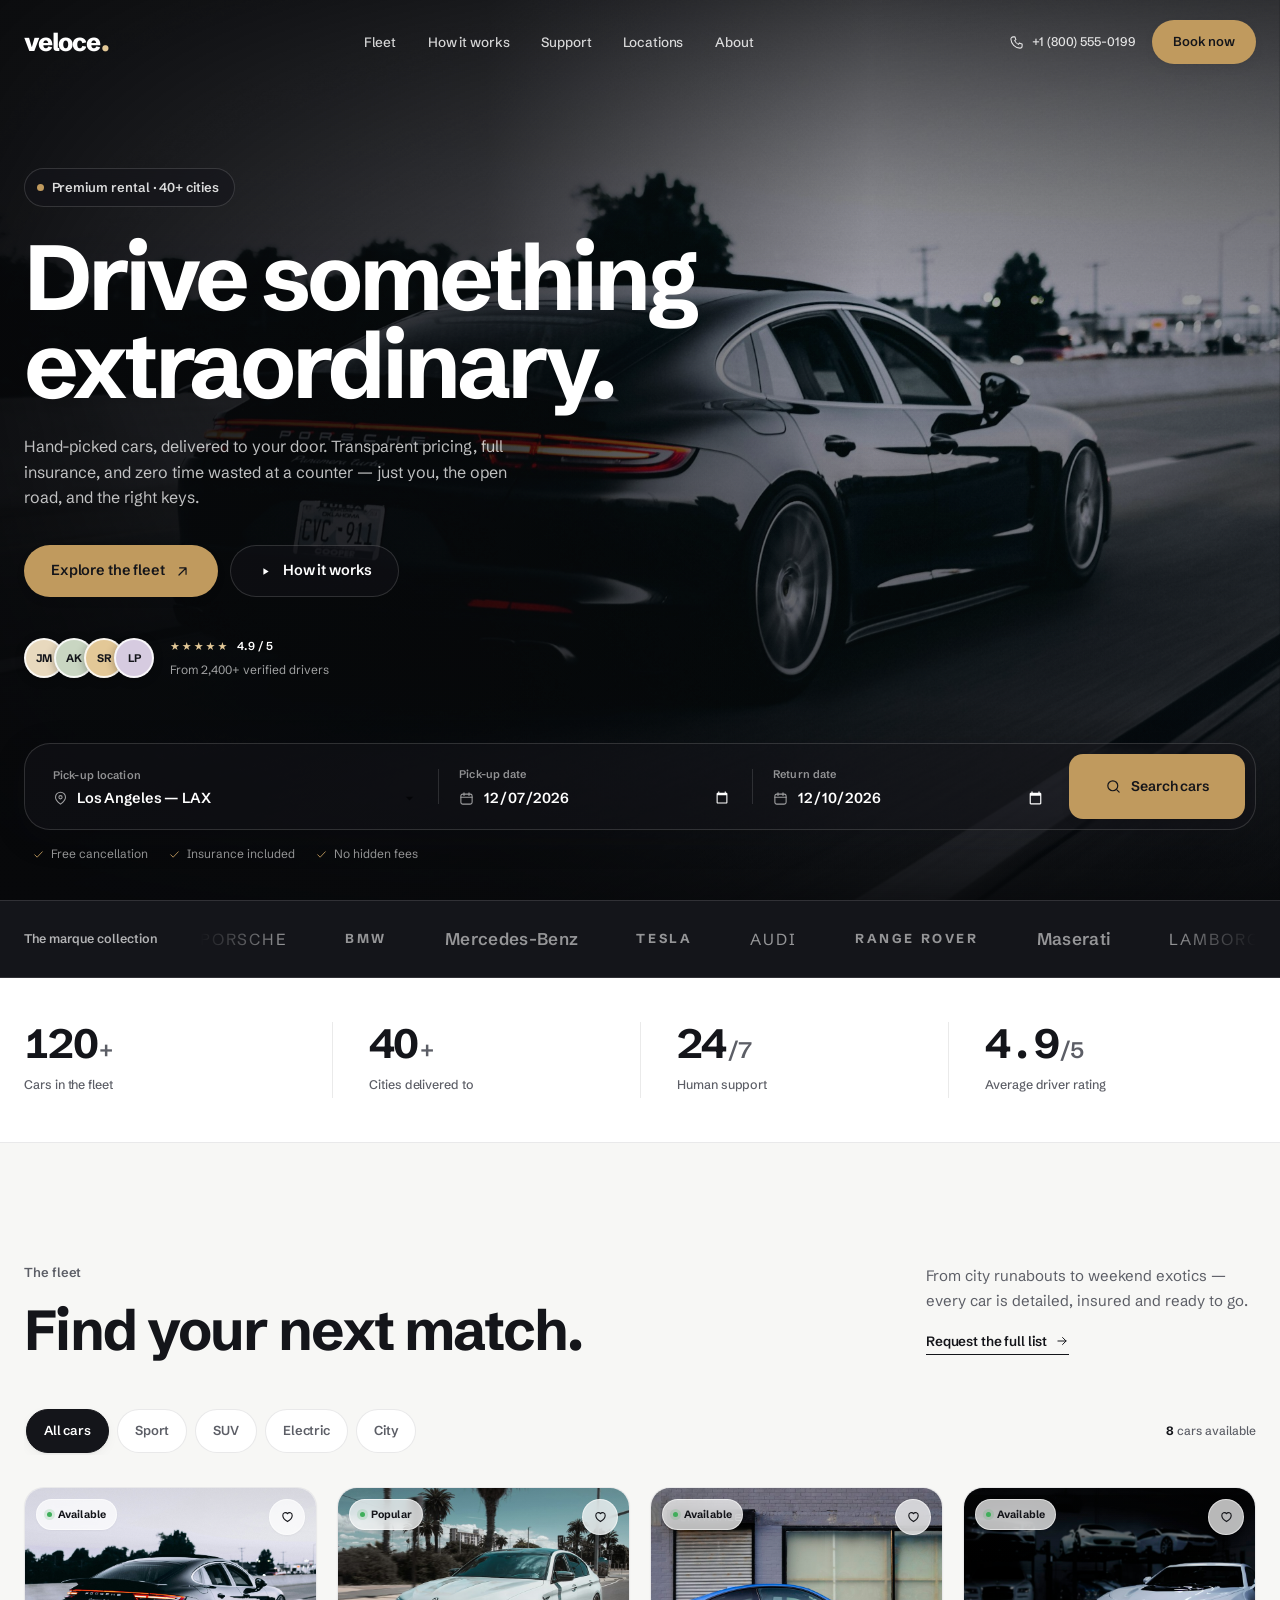
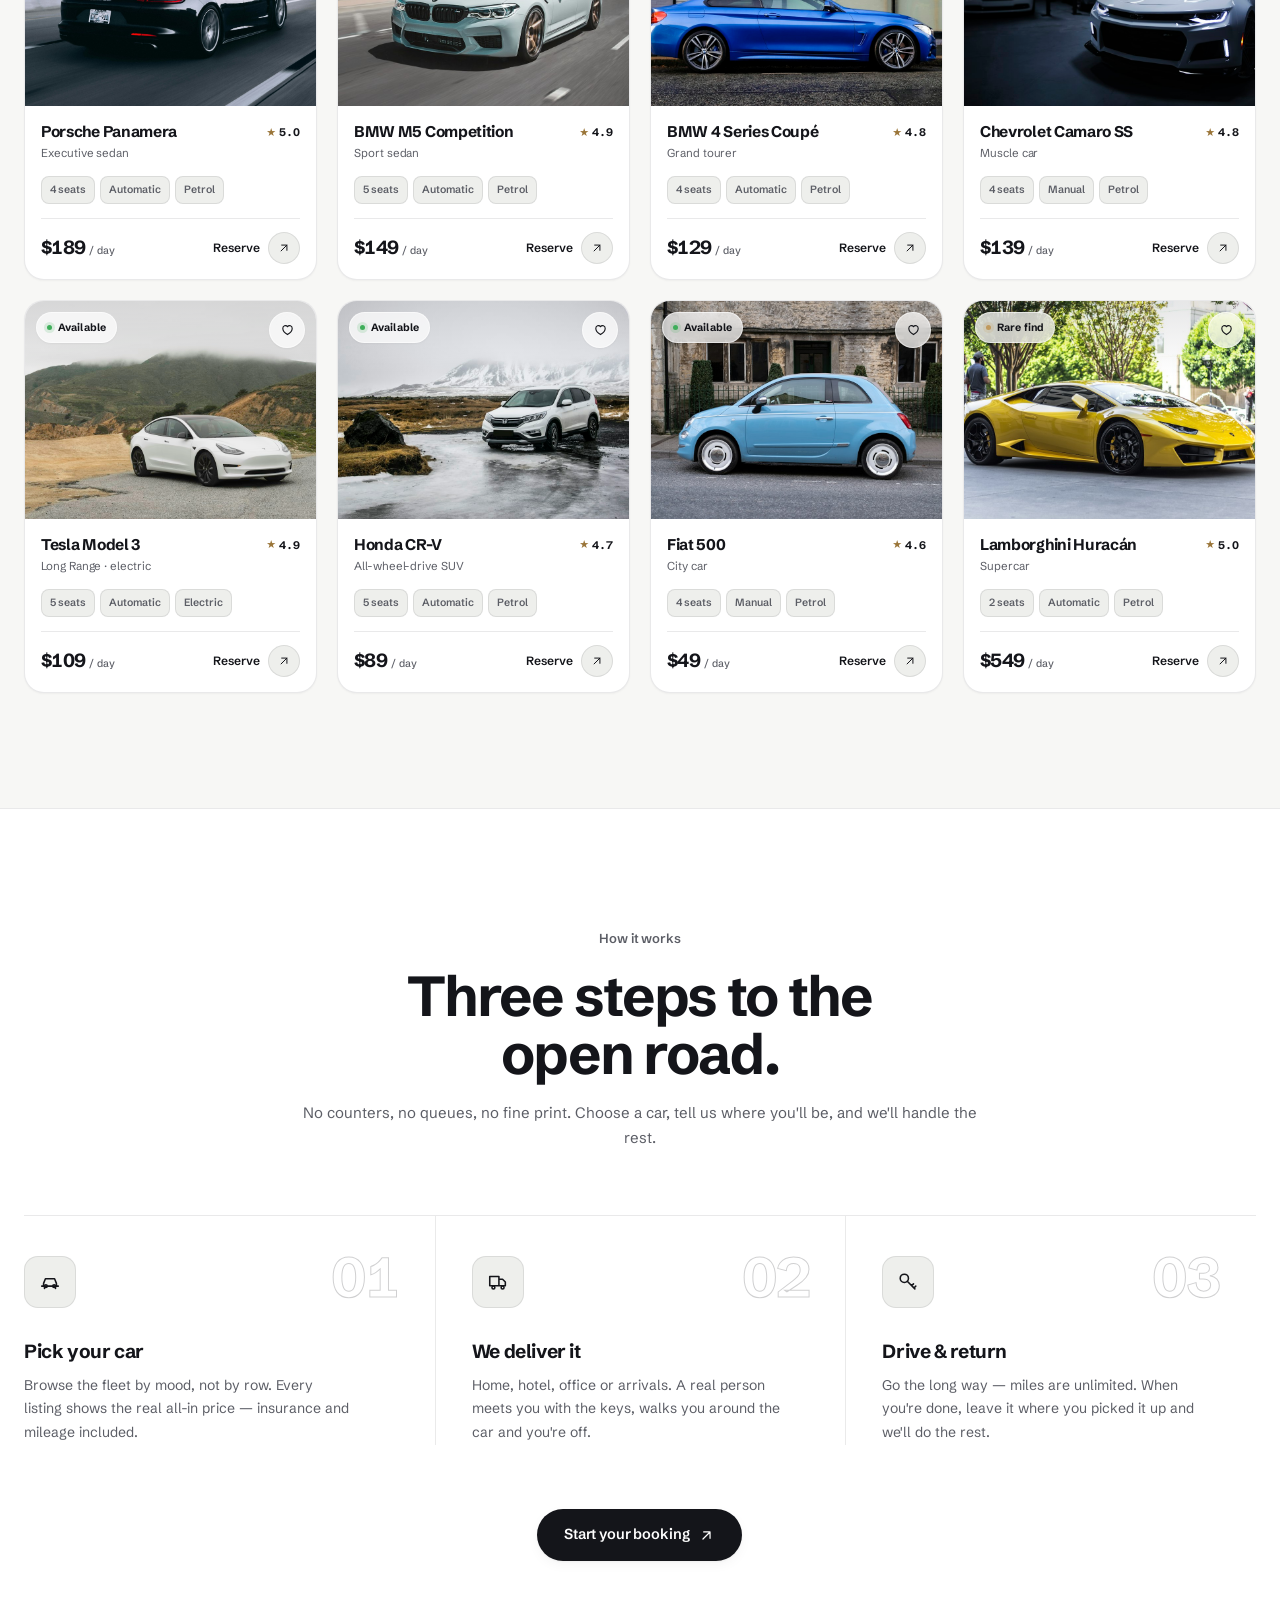
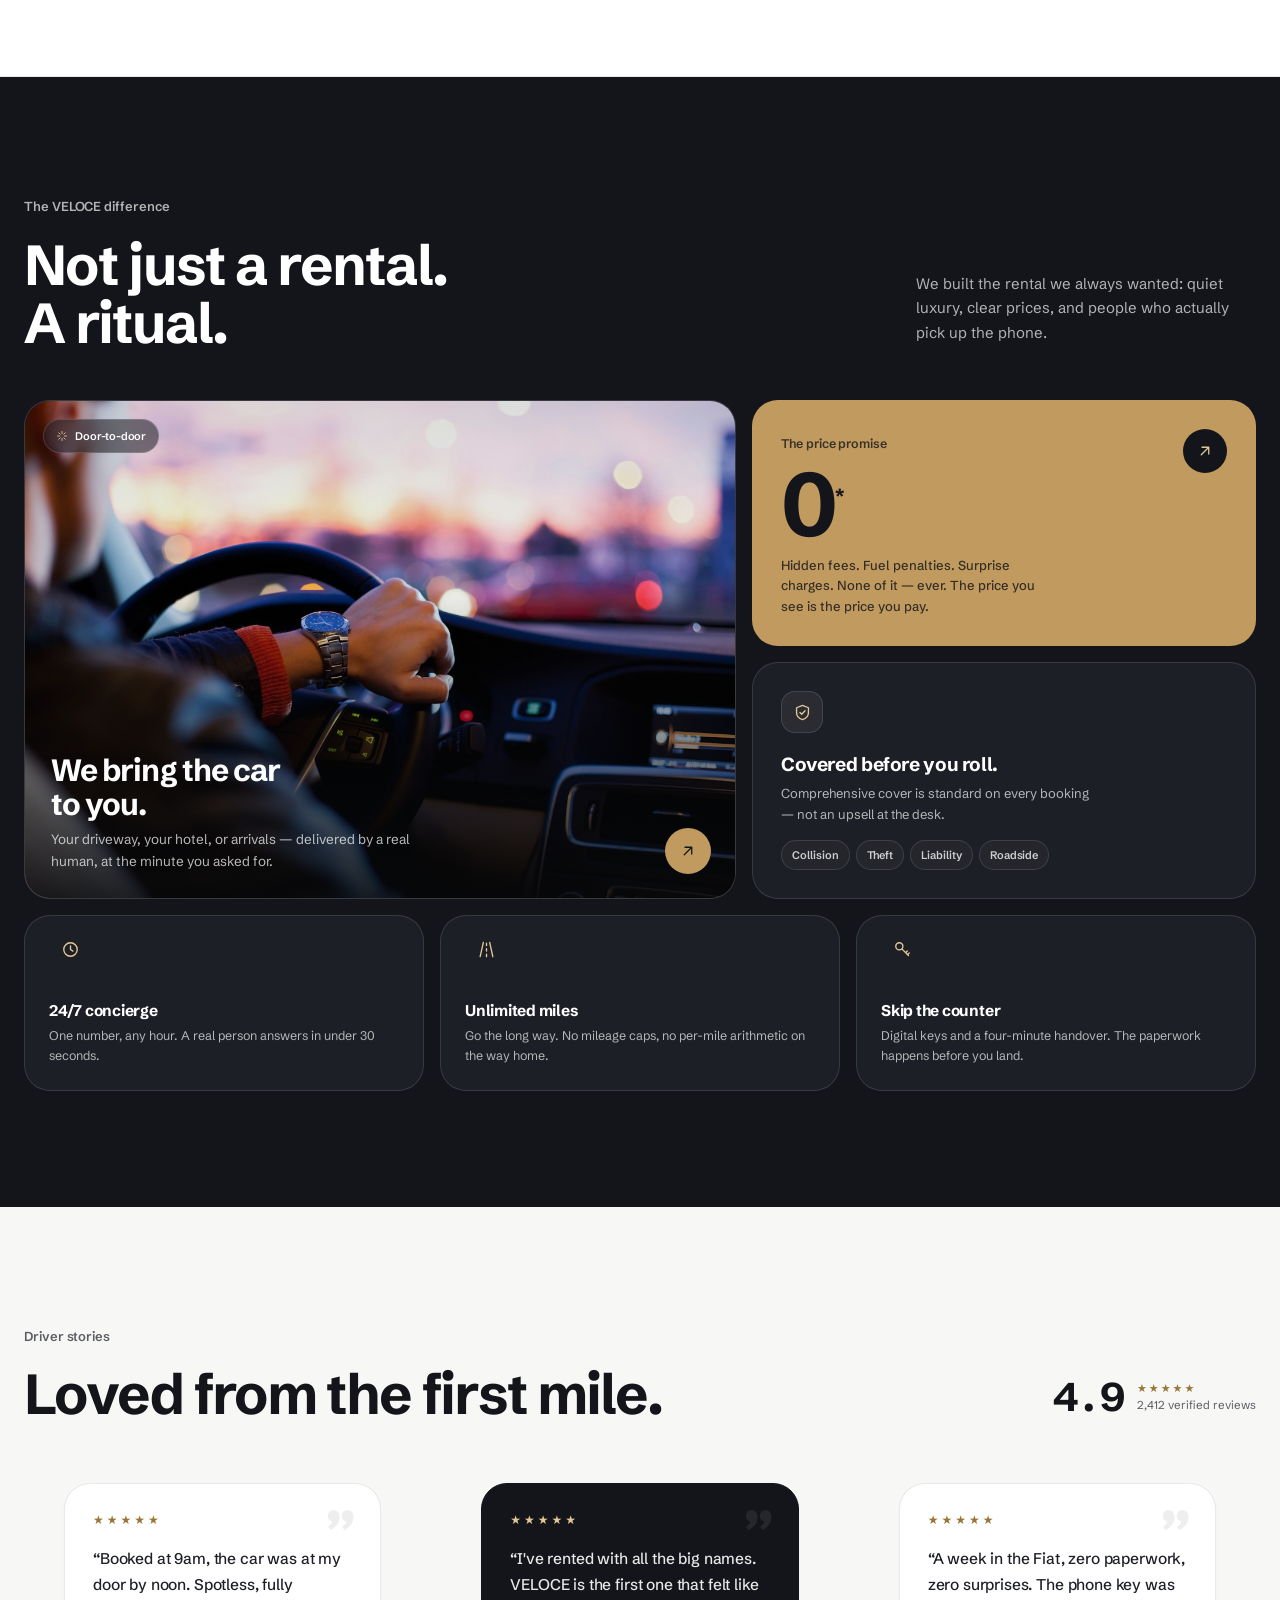
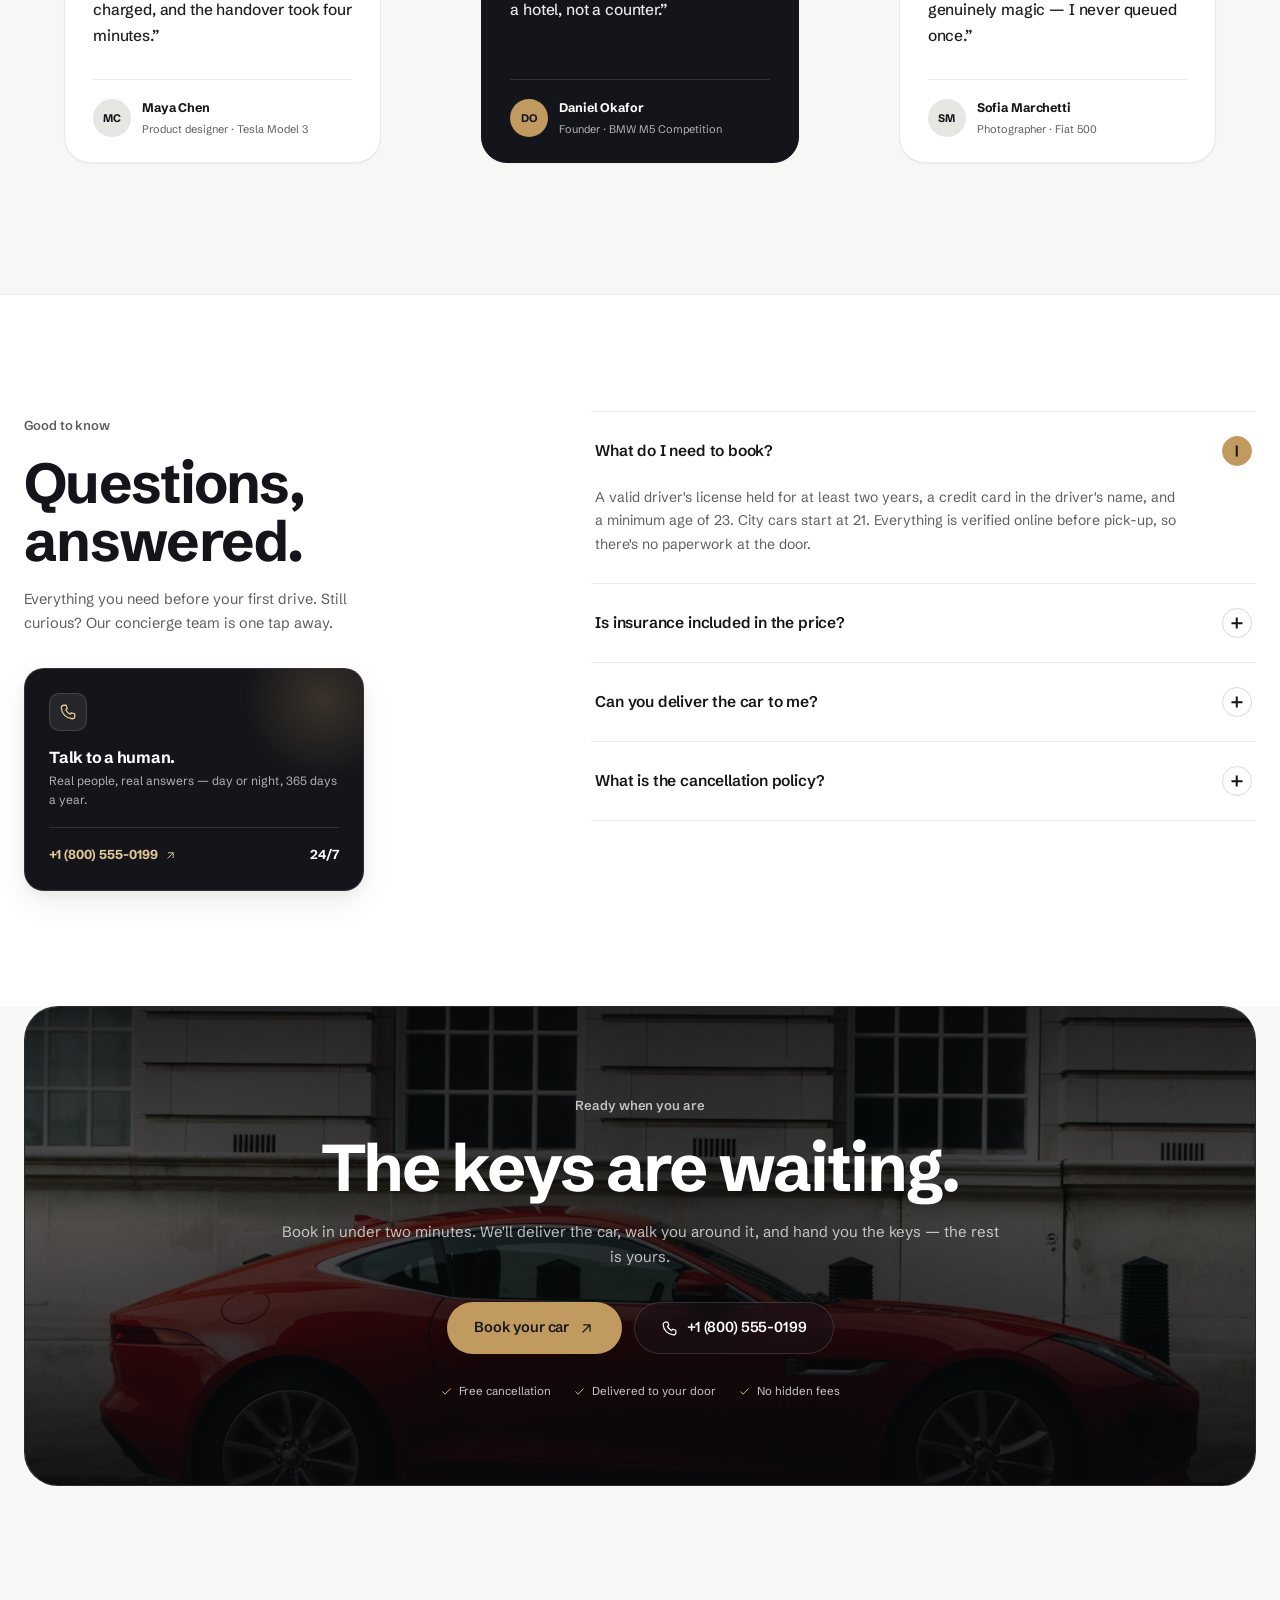
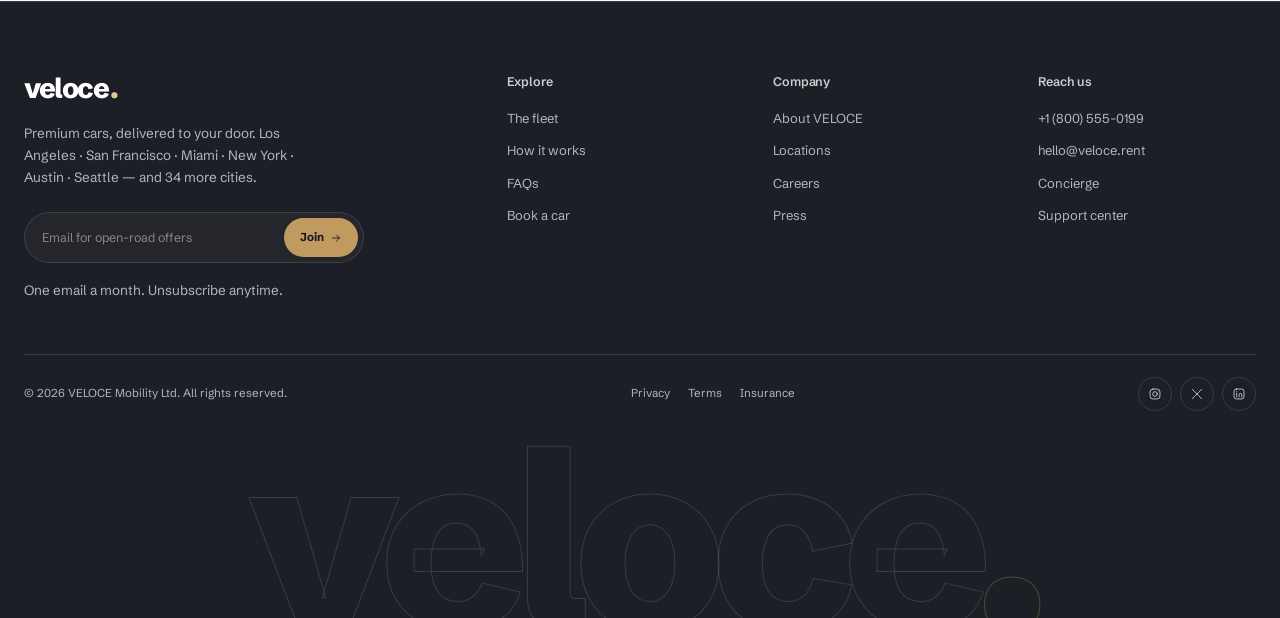
==== commit 28ce30b5: "edit header" ====
--- a/index.html
+++ b/index.html
@@ -57,6 +57,7 @@
       <a href="#how">How it works</a>
       <a href="#faq">Support</a>
       <a href="#contact">Locations</a>
+      <a href="about.html">About</a>
     </nav>
     <div class="nav-right">
       <a class="nav-phone" href="tel:+18005550199">
@@ -84,6 +85,7 @@
     <a href="#how">How it works</a>
     <a href="#faq">Support</a>
     <a href="#contact">Locations</a>
+    <a href="about.html">About</a>
   </nav>
   <div class="drawer-foot">
     <a class="btn btn--accent" href="#book">Book a car <svg class="icon arr" aria-hidden="true"><use href="#i-arrow-up"/></svg></a>
@@ -677,9 +679,9 @@
       <div class="footer-col">
         <h3>Company</h3>
         <nav class="footer-links" aria-label="Company">
-          <a href="#top">About VELOCE</a>
+          <a href="about.html">About VELOCE</a>
           <a href="#contact">Locations</a>
-          <a href="mailto:careers@veloce.rent">Careers</a>
+          <a href="careers.html">Careers</a>
           <a href="mailto:press@veloce.rent">Press</a>
         </nav>
       </div>
